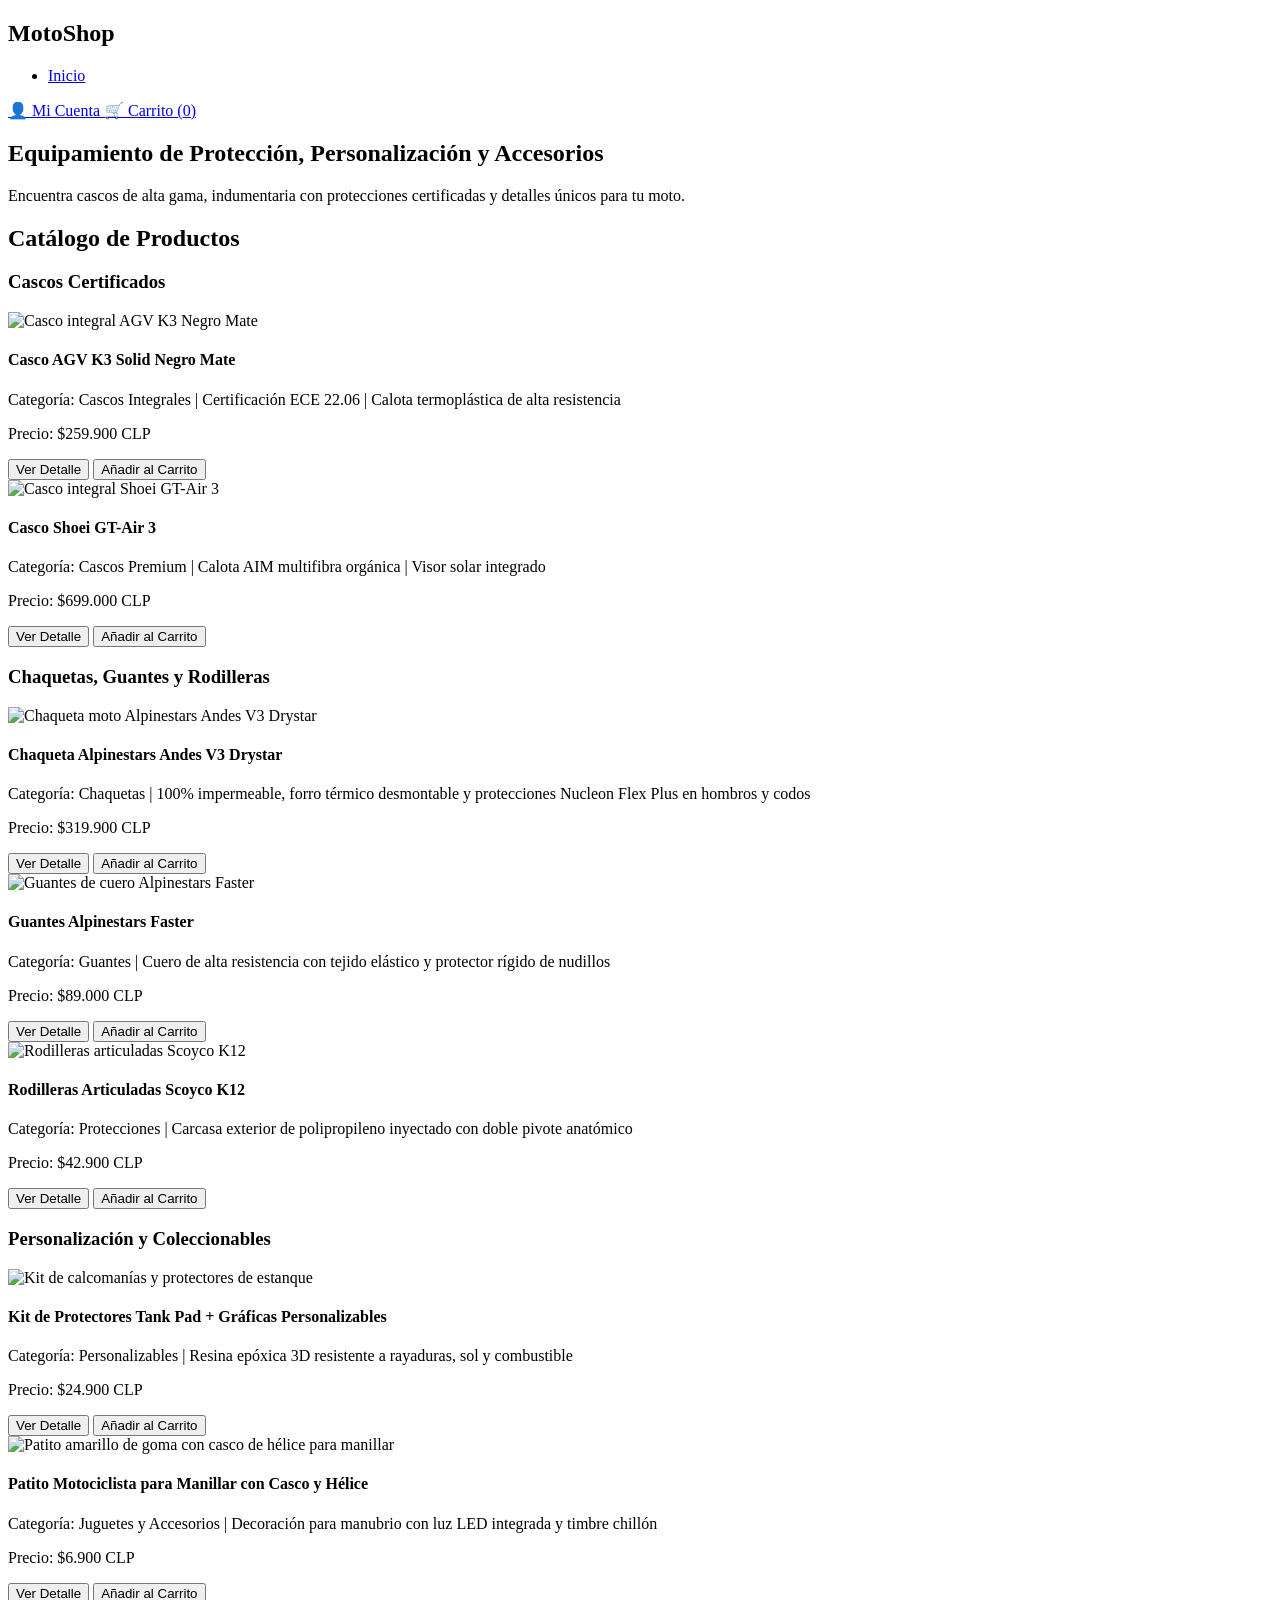
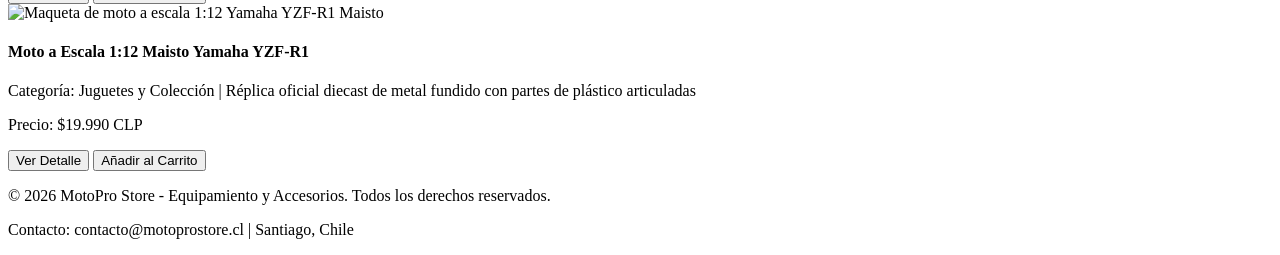
==== index.html @ cbd42c47 "feat: Boceto pagina principal (index)" ====
<!DOCTYPE html>
<html lang="es-CL">
<head>
    <meta charset="UTF-8">
    <meta name="viewport" content="width=device-width, initial-scale=1.0">
    <title>MotoShop - Accesorios y Equipamiento</title>
</head>
<body>

    <header>
        <nav>
            <h1>MotoShop</h1>
            
            <ul>
                <li><a href="index.html">Inicio</a></li>
            </ul>

            <div>
                <a href="login.html" title="Iniciar sesión o Registrarse">
                    <span>👤</span> Mi Cuenta
                </a>

                <a href="carrito.html" title="Ver Carrito de Compras">
                    <span>🛒</span> Carrito (<span id="contador-carrito">0</span>)
                </a>
            </div>
        </nav>
    </header>

    <main>
        <section>
            <h2>Equipamiento de Protección, Personalización y Accesorios</h2>
            <p>Encuentra cascos de alta gama, indumentaria con protecciones certificadas y detalles únicos para tu moto.</p>
        </section>

        <section id="catalogo">
            <h2>Catálogo de Productos</h2>

            <section>
                <h3>Cascos Certificados</h3>

                <article>
                    <img src="img/casco-agv-k3.jpg" alt="Casco integral AGV K3 Negro Mate">
                    <h4>Casco AGV K3 Solid Negro Mate</h4>
                    <p>Categoría: Cascos Integrales | Certificación ECE 22.06 | Calota termoplástica de alta resistencia</p>
                    <p>Precio: $259.900 CLP</p>
                    <button type="button">Ver Detalle</button>
                    <button type="button">Añadir al Carrito</button>
                </article>

                <article>
                    <img src="img/casco-shoei-gtair3.jpg" alt="Casco integral Shoei GT-Air 3">
                    <h4>Casco Shoei GT-Air 3</h4>
                    <p>Categoría: Cascos Premium | Calota AIM multifibra orgánica | Visor solar integrado</p>
                    <p>Precio: $699.000 CLP</p>
                    <button type="button">Ver Detalle</button>
                    <button type="button">Añadir al Carrito</button>
                </article>
            </section>

            <section>
                <h3>Chaquetas, Guantes y Rodilleras</h3>

                <article>
                    <img src="img/chaqueta-alpinestars-andes.jpg" alt="Chaqueta moto Alpinestars Andes V3 Drystar">
                    <h4>Chaqueta Alpinestars Andes V3 Drystar</h4>
                    <p>Categoría: Chaquetas | 100% impermeable, forro térmico desmontable y protecciones Nucleon Flex Plus en hombros y codos</p>
                    <p>Precio: $319.900 CLP</p>
                    <button type="button">Ver Detalle</button>
                    <button type="button">Añadir al Carrito</button>
                </article>

                <article>
                    <img src="img/guantes-alpinestars-faster.jpg" alt="Guantes de cuero Alpinestars Faster">
                    <h4>Guantes Alpinestars Faster</h4>
                    <p>Categoría: Guantes | Cuero de alta resistencia con tejido elástico y protector rígido de nudillos</p>
                    <p>Precio: $89.000 CLP</p>
                    <button type="button">Ver Detalle</button>
                    <button type="button">Añadir al Carrito</button>
                </article>

                <article>
                    <img src="img/rodilleras-scoyco-k12.jpg" alt="Rodilleras articuladas Scoyco K12">
                    <h4>Rodilleras Articuladas Scoyco K12</h4>
                    <p>Categoría: Protecciones | Carcasa exterior de polipropileno inyectado con doble pivote anatómico</p>
                    <p>Precio: $42.900 CLP</p>
                    <button type="button">Ver Detalle</button>
                    <button type="button">Añadir al Carrito</button>
                </article>
            </section>

            <section>
                <h3>Personalización y Coleccionables</h3>

                <article>
                    <img src="img/kit-adhesivos-moto.jpg" alt="Kit de calcomanías y protectores de estanque">
                    <h4>Kit de Protectores Tank Pad + Gráficas Personalizables</h4>
                    <p>Categoría: Personalizables | Resina epóxica 3D resistente a rayaduras, sol y combustible</p>
                    <p>Precio: $24.900 CLP</p>
                    <button type="button">Ver Detalle</button>
                    <button type="button">Añadir al Carrito</button>
                </article>

                <article>
                    <img src="img/pato-casco-manillar.jpg" alt="Patito amarillo de goma con casco de hélice para manillar">
                    <h4>Patito Motociclista para Manillar con Casco y Hélice</h4>
                    <p>Categoría: Juguetes y Accesorios | Decoración para manubrio con luz LED integrada y timbre chillón</p>
                    <p>Precio: $6.900 CLP</p>
                    <button type="button">Ver Detalle</button>
                    <button type="button">Añadir al Carrito</button>
                </article>

                <article>
                    <img src="img/maisto-yamaha-r1-escala.jpg" alt="Maqueta de moto a escala 1:12 Yamaha YZF-R1 Maisto">
                    <h4>Moto a Escala 1:12 Maisto Yamaha YZF-R1</h4>
                    <p>Categoría: Juguetes y Colección | Réplica oficial diecast de metal fundido con partes de plástico articuladas</p>
                    <p>Precio: $19.990 CLP</p>
                    <button type="button">Ver Detalle</button>
                    <button type="button">Añadir al Carrito</button>
                </article>
            </section>
        </section>
    </main>

    <footer id="contacto">
        <p>&copy; 2026 MotoPro Store - Equipamiento y Accesorios. Todos los derechos reservados.</p>
        <p>Contacto: contacto@motoprostore.cl | Santiago, Chile</p>
    </footer>

</body>
</html>
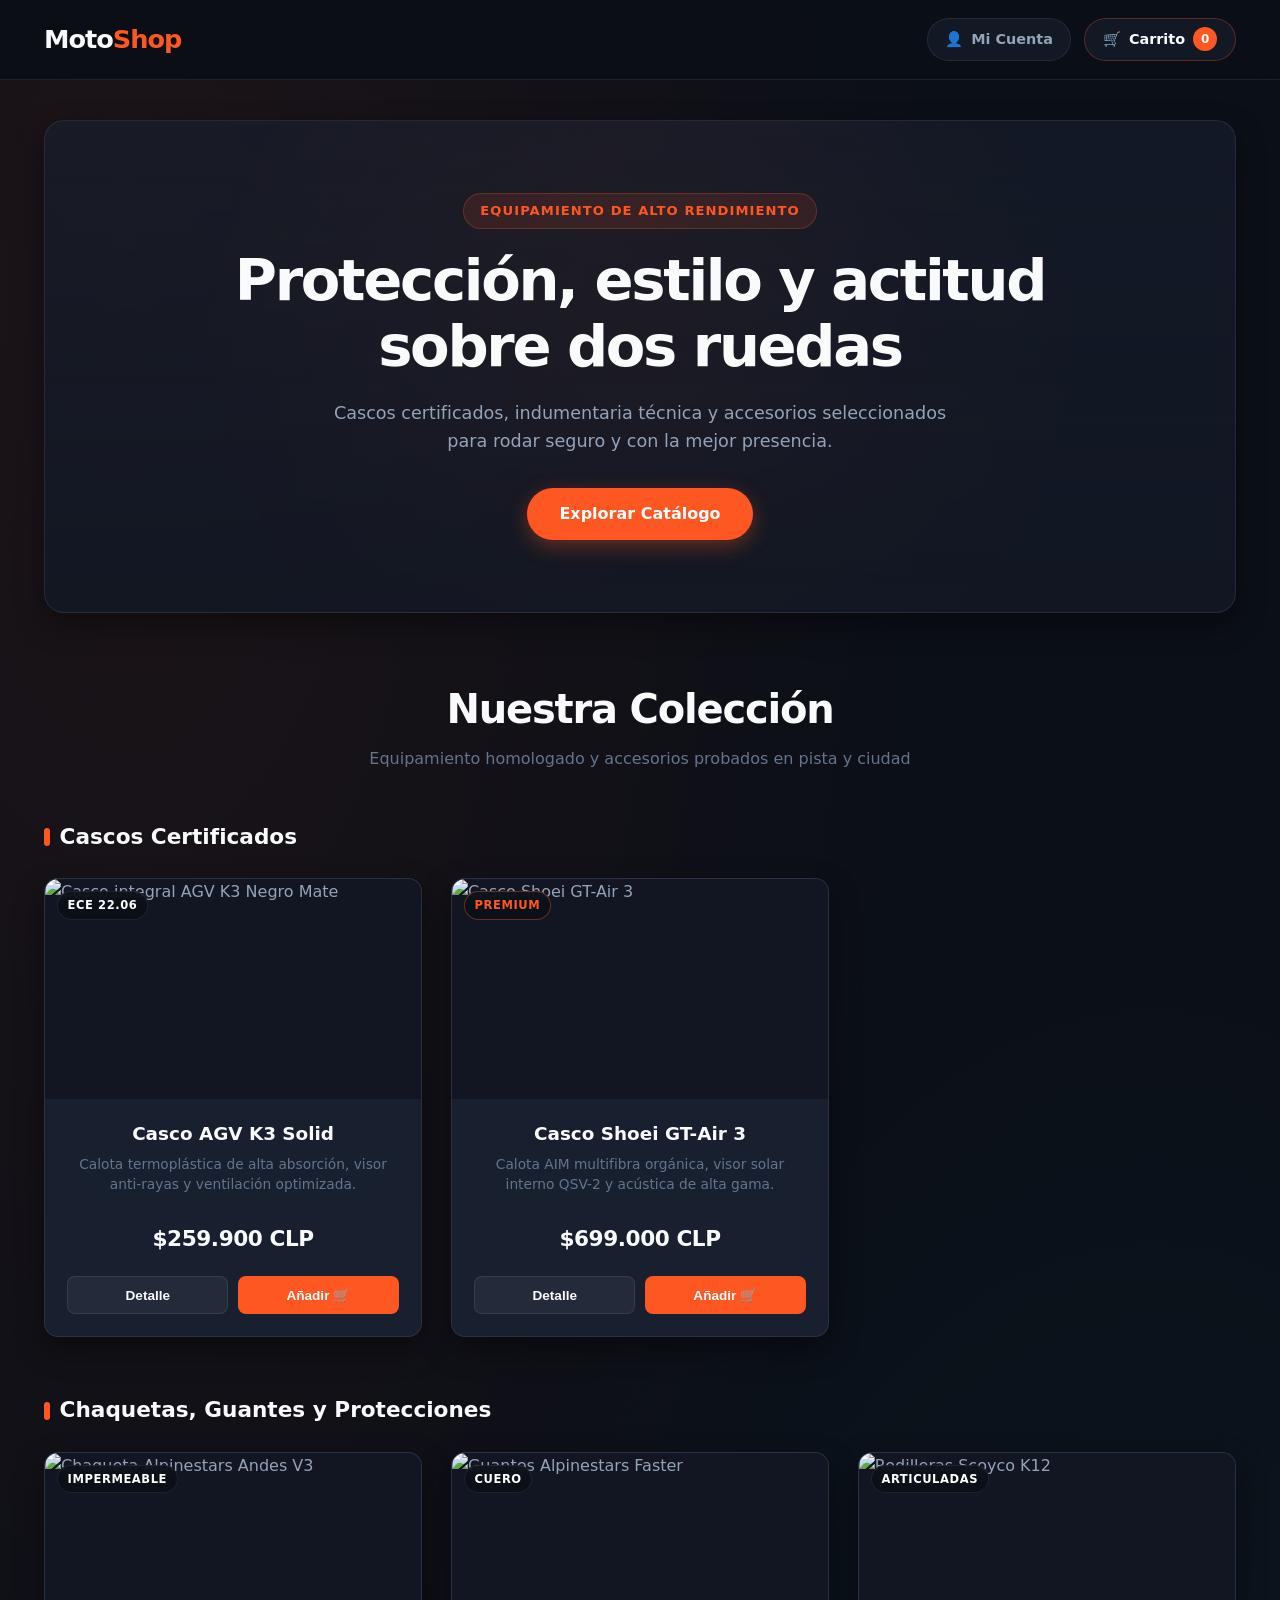
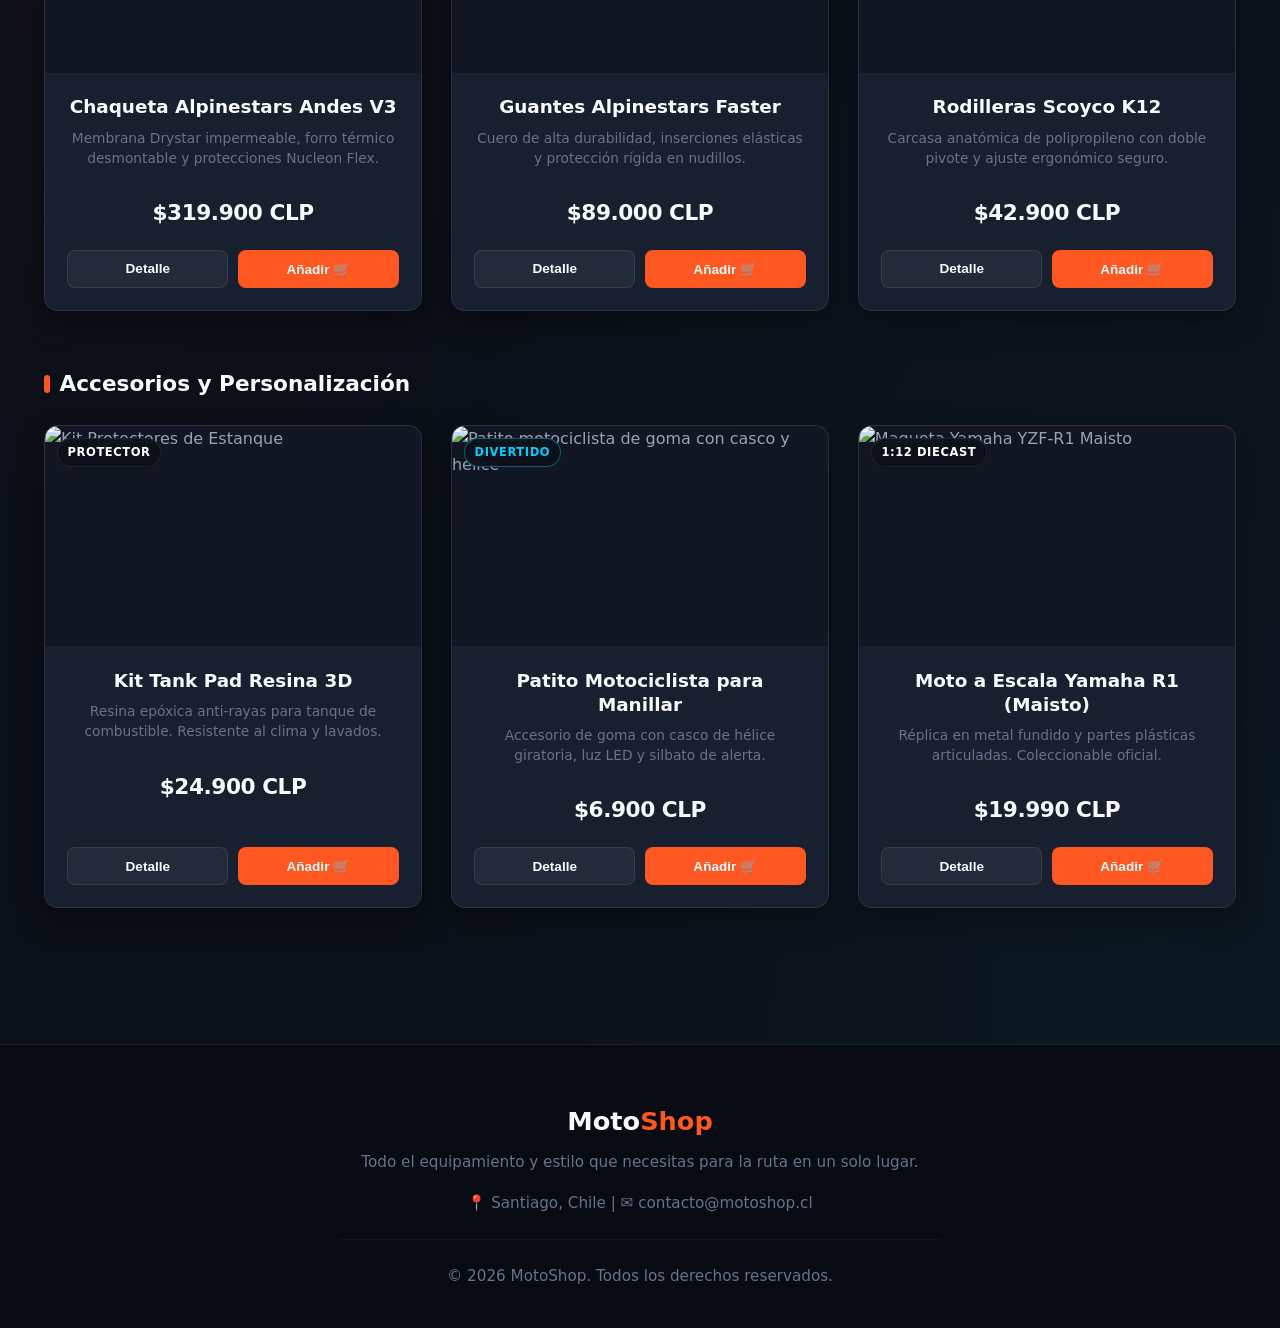
==== commit 89a925f1: "feat: Subiendo estilo CSS para pagina index" ====
--- a/index.html
+++ b/index.html
@@ -3,128 +3,200 @@
 <head>
     <meta charset="UTF-8">
     <meta name="viewport" content="width=device-width, initial-scale=1.0">
-    <title>MotoShop - Accesorios y Equipamiento</title>
+    <link rel="stylesheet" href="css/style.css">
+    <title>MotoShop - Equipamiento y Accesorios para Motos</title>
 </head>
-<body>
+<body id="top">
 
     <header>
         <nav>
-            <h1>MotoShop</h1>
-            
-            <ul>
-                <li><a href="index.html">Inicio</a></li>
-            </ul>
-
-            <div>
-                <a href="login.html" title="Iniciar sesión o Registrarse">
+            <a href="#top" class="brand">
+                Moto<span>Shop</span>
+            </a>
+
+            <div class="user-actions">
+                <a href="login.html" class="btn-user" title="Iniciar sesión o Registrarse">
                     <span>👤</span> Mi Cuenta
                 </a>
-
-                <a href="carrito.html" title="Ver Carrito de Compras">
-                    <span>🛒</span> Carrito (<span id="contador-carrito">0</span>)
+                <a href="carrito.html" class="btn-cart" title="Ver Carrito de Compras">
+                    <span>🛒</span> Carrito <span id="contador-carrito">0</span>
                 </a>
             </div>
         </nav>
     </header>
 
     <main>
-        <section>
-            <h2>Equipamiento de Protección, Personalización y Accesorios</h2>
-            <p>Encuentra cascos de alta gama, indumentaria con protecciones certificadas y detalles únicos para tu moto.</p>
+        <section class="hero">
+            <span class="hero-tag">Equipamiento de alto rendimiento</span>
+            <h2>Protección, estilo y actitud sobre dos ruedas</h2>
+            <p>Cascos certificados, indumentaria técnica y accesorios seleccionados para rodar seguro y con la mejor presencia.</p>
+            <a href="#catalogo" class="btn-hero">Explorar Catálogo</a>
         </section>
 
         <section id="catalogo">
-            <h2>Catálogo de Productos</h2>
-
-            <section>
+            <div class="section-title">
+                <h2>Nuestra Colección</h2>
+                <p>Equipamiento homologado y accesorios probados en pista y ciudad</p>
+            </div>
+
+            <section class="category-block">
                 <h3>Cascos Certificados</h3>
-
-                <article>
-                    <img src="img/casco-agv-k3.jpg" alt="Casco integral AGV K3 Negro Mate">
-                    <h4>Casco AGV K3 Solid Negro Mate</h4>
-                    <p>Categoría: Cascos Integrales | Certificación ECE 22.06 | Calota termoplástica de alta resistencia</p>
-                    <p>Precio: $259.900 CLP</p>
-                    <button type="button">Ver Detalle</button>
-                    <button type="button">Añadir al Carrito</button>
-                </article>
-
-                <article>
-                    <img src="img/casco-shoei-gtair3.jpg" alt="Casco integral Shoei GT-Air 3">
-                    <h4>Casco Shoei GT-Air 3</h4>
-                    <p>Categoría: Cascos Premium | Calota AIM multifibra orgánica | Visor solar integrado</p>
-                    <p>Precio: $699.000 CLP</p>
-                    <button type="button">Ver Detalle</button>
-                    <button type="button">Añadir al Carrito</button>
-                </article>
+                <div class="products-grid">
+                    
+                    <article class="product-card">
+                        <div class="img-wrapper">
+                            <span class="badge">ECE 22.06</span>
+                            <img src="img/casco-agv-k3.jpg" alt="Casco integral AGV K3 Negro Mate">
+                        </div>
+                        <div class="card-content">
+                            <h4>Casco AGV K3 Solid</h4>
+                            <p class="specs">Calota termoplástica de alta absorción, visor anti-rayas y ventilación optimizada.</p>
+                            <p class="price">$259.900 CLP</p>
+                            <div class="card-actions">
+                                <button type="button" class="btn-secondary">Detalle</button>
+                                <button type="button" class="btn-primary">Añadir 🛒</button>
+                            </div>
+                        </div>
+                    </article>
+
+                    <article class="product-card">
+                        <div class="img-wrapper">
+                            <span class="badge premium">Premium</span>
+                            <img src="img/casco-shoei-gtair3.jpg" alt="Casco Shoei GT-Air 3">
+                        </div>
+                        <div class="card-content">
+                            <h4>Casco Shoei GT-Air 3</h4>
+                            <p class="specs">Calota AIM multifibra orgánica, visor solar interno QSV-2 y acústica de alta gama.</p>
+                            <p class="price">$699.000 CLP</p>
+                            <div class="card-actions">
+                                <button type="button" class="btn-secondary">Detalle</button>
+                                <button type="button" class="btn-primary">Añadir 🛒</button>
+                            </div>
+                        </div>
+                    </article>
+
+                </div>
             </section>
 
-            <section>
-                <h3>Chaquetas, Guantes y Rodilleras</h3>
-
-                <article>
-                    <img src="img/chaqueta-alpinestars-andes.jpg" alt="Chaqueta moto Alpinestars Andes V3 Drystar">
-                    <h4>Chaqueta Alpinestars Andes V3 Drystar</h4>
-                    <p>Categoría: Chaquetas | 100% impermeable, forro térmico desmontable y protecciones Nucleon Flex Plus en hombros y codos</p>
-                    <p>Precio: $319.900 CLP</p>
-                    <button type="button">Ver Detalle</button>
-                    <button type="button">Añadir al Carrito</button>
-                </article>
-
-                <article>
-                    <img src="img/guantes-alpinestars-faster.jpg" alt="Guantes de cuero Alpinestars Faster">
-                    <h4>Guantes Alpinestars Faster</h4>
-                    <p>Categoría: Guantes | Cuero de alta resistencia con tejido elástico y protector rígido de nudillos</p>
-                    <p>Precio: $89.000 CLP</p>
-                    <button type="button">Ver Detalle</button>
-                    <button type="button">Añadir al Carrito</button>
-                </article>
-
-                <article>
-                    <img src="img/rodilleras-scoyco-k12.jpg" alt="Rodilleras articuladas Scoyco K12">
-                    <h4>Rodilleras Articuladas Scoyco K12</h4>
-                    <p>Categoría: Protecciones | Carcasa exterior de polipropileno inyectado con doble pivote anatómico</p>
-                    <p>Precio: $42.900 CLP</p>
-                    <button type="button">Ver Detalle</button>
-                    <button type="button">Añadir al Carrito</button>
-                </article>
+            <section class="category-block">
+                <h3>Chaquetas, Guantes y Protecciones</h3>
+                <div class="products-grid">
+                    
+                    <article class="product-card">
+                        <div class="img-wrapper">
+                            <span class="badge">Impermeable</span>
+                            <img src="img/chaqueta-alpinestars-andes.jpg" alt="Chaqueta Alpinestars Andes V3">
+                        </div>
+                        <div class="card-content">
+                            <h4>Chaqueta Alpinestars Andes V3</h4>
+                            <p class="specs">Membrana Drystar impermeable, forro térmico desmontable y protecciones Nucleon Flex.</p>
+                            <p class="price">$319.900 CLP</p>
+                            <div class="card-actions">
+                                <button type="button" class="btn-secondary">Detalle</button>
+                                <button type="button" class="btn-primary">Añadir 🛒</button>
+                            </div>
+                        </div>
+                    </article>
+
+                    <article class="product-card">
+                        <div class="img-wrapper">
+                            <span class="badge">Cuero</span>
+                            <img src="img/guantes-alpinestars-faster.jpg" alt="Guantes Alpinestars Faster">
+                        </div>
+                        <div class="card-content">
+                            <h4>Guantes Alpinestars Faster</h4>
+                            <p class="specs">Cuero de alta durabilidad, inserciones elásticas y protección rígida en nudillos.</p>
+                            <p class="price">$89.000 CLP</p>
+                            <div class="card-actions">
+                                <button type="button" class="btn-secondary">Detalle</button>
+                                <button type="button" class="btn-primary">Añadir 🛒</button>
+                            </div>
+                        </div>
+                    </article>
+
+                    <article class="product-card">
+                        <div class="img-wrapper">
+                            <span class="badge">Articuladas</span>
+                            <img src="img/rodilleras-scoyco-k12.jpg" alt="Rodilleras Scoyco K12">
+                        </div>
+                        <div class="card-content">
+                            <h4>Rodilleras Scoyco K12</h4>
+                            <p class="specs">Carcasa anatómica de polipropileno con doble pivote y ajuste ergonómico seguro.</p>
+                            <p class="price">$42.900 CLP</p>
+                            <div class="card-actions">
+                                <button type="button" class="btn-secondary">Detalle</button>
+                                <button type="button" class="btn-primary">Añadir 🛒</button>
+                            </div>
+                        </div>
+                    </article>
+
+                </div>
             </section>
 
-            <section>
-                <h3>Personalización y Coleccionables</h3>
-
-                <article>
-                    <img src="img/kit-adhesivos-moto.jpg" alt="Kit de calcomanías y protectores de estanque">
-                    <h4>Kit de Protectores Tank Pad + Gráficas Personalizables</h4>
-                    <p>Categoría: Personalizables | Resina epóxica 3D resistente a rayaduras, sol y combustible</p>
-                    <p>Precio: $24.900 CLP</p>
-                    <button type="button">Ver Detalle</button>
-                    <button type="button">Añadir al Carrito</button>
-                </article>
-
-                <article>
-                    <img src="img/pato-casco-manillar.jpg" alt="Patito amarillo de goma con casco de hélice para manillar">
-                    <h4>Patito Motociclista para Manillar con Casco y Hélice</h4>
-                    <p>Categoría: Juguetes y Accesorios | Decoración para manubrio con luz LED integrada y timbre chillón</p>
-                    <p>Precio: $6.900 CLP</p>
-                    <button type="button">Ver Detalle</button>
-                    <button type="button">Añadir al Carrito</button>
-                </article>
-
-                <article>
-                    <img src="img/maisto-yamaha-r1-escala.jpg" alt="Maqueta de moto a escala 1:12 Yamaha YZF-R1 Maisto">
-                    <h4>Moto a Escala 1:12 Maisto Yamaha YZF-R1</h4>
-                    <p>Categoría: Juguetes y Colección | Réplica oficial diecast de metal fundido con partes de plástico articuladas</p>
-                    <p>Precio: $19.990 CLP</p>
-                    <button type="button">Ver Detalle</button>
-                    <button type="button">Añadir al Carrito</button>
-                </article>
+            <section class="category-block">
+                <h3>Accesorios y Personalización</h3>
+                <div class="products-grid">
+                    
+                    <article class="product-card">
+                        <div class="img-wrapper">
+                            <span class="badge">Protector</span>
+                            <img src="img/kit-adhesivos-moto.jpg" alt="Kit Protectores de Estanque">
+                        </div>
+                        <div class="card-content">
+                            <h4>Kit Tank Pad Resina 3D</h4>
+                            <p class="specs">Resina epóxica anti-rayas para tanque de combustible. Resistente al clima y lavados.</p>
+                            <p class="price">$24.900 CLP</p>
+                            <div class="card-actions">
+                                <button type="button" class="btn-secondary">Detalle</button>
+                                <button type="button" class="btn-primary">Añadir 🛒</button>
+                            </div>
+                        </div>
+                    </article>
+
+                    <article class="product-card">
+                        <div class="img-wrapper">
+                            <span class="badge fun">Divertido</span>
+                            <img src="img/pato-casco-manillar.jpg" alt="Patito motociclista de goma con casco y hélice">
+                        </div>
+                        <div class="card-content">
+                            <h4>Patito Motociclista para Manillar</h4>
+                            <p class="specs">Accesorio de goma con casco de hélice giratoria, luz LED y silbato de alerta.</p>
+                            <p class="price">$6.900 CLP</p>
+                            <div class="card-actions">
+                                <button type="button" class="btn-secondary">Detalle</button>
+                                <button type="button" class="btn-primary">Añadir 🛒</button>
+                            </div>
+                        </div>
+                    </article>
+
+                    <article class="product-card">
+                        <div class="img-wrapper">
+                            <span class="badge">1:12 Diecast</span>
+                            <img src="img/maisto-yamaha-r1-escala.jpg" alt="Maqueta Yamaha YZF-R1 Maisto">
+                        </div>
+                        <div class="card-content">
+                            <h4>Moto a Escala Yamaha R1 (Maisto)</h4>
+                            <p class="specs">Réplica en metal fundido y partes plásticas articuladas. Coleccionable oficial.</p>
+                            <p class="price">$19.990 CLP</p>
+                            <div class="card-actions">
+                                <button type="button" class="btn-secondary">Detalle</button>
+                                <button type="button" class="btn-primary">Añadir 🛒</button>
+                            </div>
+                        </div>
+                    </article>
+
+                </div>
             </section>
         </section>
     </main>
 
     <footer id="contacto">
-        <p>&copy; 2026 MotoPro Store - Equipamiento y Accesorios. Todos los derechos reservados.</p>
-        <p>Contacto: contacto@motoprostore.cl | Santiago, Chile</p>
+        <div class="footer-content">
+            <h3>Moto<span>Shop</span></h3>
+            <p>Todo el equipamiento y estilo que necesitas para la ruta en un solo lugar.</p>
+            <p class="contact-info">📍 Santiago, Chile | ✉️ contacto@motoshop.cl</p>
+            <p class="copyright">&copy; 2026 MotoShop. Todos los derechos reservados.</p>
+        </div>
     </footer>
 
 </body>
--- a/css/style.css
+++ b/css/style.css
@@ -0,0 +1,441 @@
+:root {
+    --bg-main: #0b0f17;
+    --bg-surface: #121824;
+    --bg-card: #182030;
+    --bg-card-hover: #1d283d;
+    
+    --primary: #ff5722;
+    --primary-glow: rgba(255, 87, 34, 0.35);
+    --secondary: #00d2ff;
+    
+    --text-title: #f8fafc;
+    --text-body: #94a3b8;
+    --text-muted: #64748b;
+    
+    --border: rgba(255, 255, 255, 0.08);
+    --border-hover: rgba(255, 87, 34, 0.4);
+    --radius-sm: 8px;
+    --radius-md: 14px;
+    --radius-lg: 20px;
+    --shadow-card: 0 12px 30px rgba(0, 0, 0, 0.4);
+}
+
+* {
+    box-sizing: border-box;
+    margin: 0;
+    padding: 0;
+}
+
+html {
+    scroll-behavior: smooth;
+}
+
+body {
+    font-family: system-ui, -apple-system, BlinkMacSystemFont, "Segoe UI", Roboto, sans-serif;
+    background-color: var(--bg-main);
+    background-image: 
+        radial-gradient(at 10% 10%, rgba(255, 87, 34, 0.07) 0px, transparent 50%),
+        radial-gradient(at 90% 90%, rgba(0, 210, 255, 0.05) 0px, transparent 50%);
+    color: var(--text-body);
+    line-height: 1.6;
+}
+
+img {
+    max-width: 100%;
+    display: block;
+}
+
+a {
+    color: inherit;
+    text-decoration: none;
+    transition: all 0.2s ease;
+}
+
+header {
+    position: sticky;
+    top: 0;
+    z-index: 100;
+    background: rgba(11, 15, 23, 0.85);
+    backdrop-filter: blur(14px);
+    -webkit-backdrop-filter: blur(14px);
+    border-bottom: 1px solid var(--border);
+}
+
+nav {
+    max-width: 1240px;
+    margin: 0 auto;
+    padding: 1.1rem 1.5rem;
+    display: flex;
+    align-items: center;
+    justify-content: space-between;
+    gap: 1.5rem;
+}
+
+.brand {
+    font-size: 1.6rem;
+    font-weight: 900;
+    color: var(--text-title);
+    letter-spacing: -0.04em;
+    cursor: pointer;
+}
+
+.brand span {
+    color: var(--primary);
+}
+
+.brand:hover {
+    opacity: 0.9;
+}
+
+.user-actions {
+    display: flex;
+    align-items: center;
+    gap: 0.8rem;
+}
+
+.btn-user, .btn-cart {
+    display: inline-flex;
+    align-items: center;
+    gap: 0.5rem;
+    padding: 0.55rem 1.1rem;
+    font-size: 0.9rem;
+    font-weight: 600;
+    border-radius: 999px;
+    border: 1px solid var(--border);
+    background: var(--bg-surface);
+}
+
+.btn-user:hover {
+    background: rgba(255, 255, 255, 0.08);
+    color: var(--text-title);
+}
+
+.btn-cart {
+    border-color: rgba(255, 87, 34, 0.3);
+    color: var(--text-title);
+}
+
+.btn-cart:hover {
+    background: var(--primary);
+    box-shadow: 0 4px 15px var(--primary-glow);
+    border-color: var(--primary);
+}
+
+#contador-carrito {
+    background: var(--primary);
+    color: #fff;
+    font-size: 0.75rem;
+    font-weight: 800;
+    padding: 0.15rem 0.5rem;
+    border-radius: 999px;
+}
+
+.btn-cart:hover #contador-carrito {
+    background: #fff;
+    color: var(--primary);
+}
+
+main {
+    max-width: 1240px;
+    margin: 0 auto;
+    padding: 2.5rem 1.5rem 5rem;
+}
+
+.hero {
+    text-align: center;
+    padding: 4.5rem 1.5rem;
+    background: 
+        linear-gradient(180deg, rgba(24, 32, 48, 0.6) 0%, rgba(18, 24, 36, 0.9) 100%),
+        radial-gradient(circle at center, rgba(255, 87, 34, 0.15) 0%, transparent 70%);
+    border: 1px solid var(--border);
+    border-radius: var(--radius-lg);
+    box-shadow: var(--shadow-card);
+    margin-bottom: 4rem;
+}
+
+.hero-tag {
+    display: inline-block;
+    background: rgba(255, 87, 34, 0.12);
+    color: var(--primary);
+    font-size: 0.82rem;
+    font-weight: 700;
+    letter-spacing: 0.08em;
+    text-transform: uppercase;
+    padding: 0.4rem 1rem;
+    border-radius: 999px;
+    border: 1px solid rgba(255, 87, 34, 0.25);
+    margin-bottom: 1.2rem;
+}
+
+.hero h2 {
+    font-size: clamp(2.2rem, 5vw, 3.6rem);
+    color: var(--text-title);
+    font-weight: 900;
+    letter-spacing: -0.04em;
+    line-height: 1.15;
+    max-width: 820px;
+    margin: 0 auto 1.2rem;
+}
+
+.hero p {
+    font-size: 1.1rem;
+    max-width: 650px;
+    margin: 0 auto 2rem;
+    color: var(--text-body);
+}
+
+.btn-hero {
+    display: inline-block;
+    background: var(--primary);
+    color: #fff;
+    font-weight: 700;
+    padding: 0.85rem 2rem;
+    border-radius: 999px;
+    box-shadow: 0 6px 20px var(--primary-glow);
+}
+
+.btn-hero:hover {
+    transform: translateY(-2px);
+    box-shadow: 0 10px 25px rgba(255, 87, 34, 0.5);
+}
+
+.section-title {
+    text-align: center;
+    margin-bottom: 3rem;
+}
+
+.section-title h2 {
+    font-size: clamp(1.8rem, 3.5vw, 2.5rem);
+    color: var(--text-title);
+    font-weight: 800;
+    letter-spacing: -0.03em;
+}
+
+.section-title p {
+    color: var(--text-muted);
+    font-size: 1rem;
+    margin-top: 0.3rem;
+}
+
+.category-block {
+    margin-bottom: 3.5rem;
+}
+
+.category-block h3 {
+    font-size: 1.35rem;
+    color: var(--text-title);
+    margin-bottom: 1.5rem;
+    display: flex;
+    align-items: center;
+    gap: 0.6rem;
+}
+
+.category-block h3::before {
+    content: "";
+    display: inline-block;
+    width: 6px;
+    height: 18px;
+    background: var(--primary);
+    border-radius: 4px;
+}
+
+.products-grid {
+    display: grid;
+    grid-template-columns: repeat(auto-fill, minmax(280px, 1fr));
+    gap: 1.8rem;
+    justify-content: center;
+}
+
+.product-card {
+    background: var(--bg-card);
+    border: 1px solid var(--border);
+    border-radius: var(--radius-md);
+    overflow: hidden;
+    display: flex;
+    flex-direction: column;
+    box-shadow: var(--shadow-card);
+    transition: transform 0.25s ease, border-color 0.25s ease, box-shadow 0.25s ease;
+}
+
+.product-card:hover {
+    transform: translateY(-6px);
+    border-color: var(--border-hover);
+    box-shadow: 0 18px 40px rgba(0, 0, 0, 0.5), 0 0 20px rgba(255, 87, 34, 0.12);
+    background: var(--bg-card-hover);
+}
+
+.img-wrapper {
+    position: relative;
+    width: 100%;
+    height: 220px;
+    background: #111622;
+    overflow: hidden;
+}
+
+.img-wrapper img {
+    width: 100%;
+    height: 100%;
+    object-fit: cover;
+    transition: transform 0.35s ease;
+}
+
+.product-card:hover .img-wrapper img {
+    transform: scale(1.05);
+}
+
+.badge {
+    position: absolute;
+    top: 12px;
+    left: 12px;
+    background: rgba(11, 15, 23, 0.85);
+    border: 1px solid var(--border);
+    backdrop-filter: blur(6px);
+    color: #fff;
+    font-size: 0.72rem;
+    font-weight: 700;
+    padding: 0.25rem 0.6rem;
+    border-radius: 999px;
+    text-transform: uppercase;
+    letter-spacing: 0.05em;
+}
+
+.badge.premium {
+    border-color: rgba(255, 87, 34, 0.4);
+    color: var(--primary);
+}
+
+.badge.fun {
+    border-color: rgba(0, 210, 255, 0.4);
+    color: var(--secondary);
+}
+
+.card-content {
+    padding: 1.4rem;
+    display: flex;
+    flex-direction: column;
+    text-align: center;
+    flex-grow: 1;
+}
+
+.card-content h4 {
+    font-size: 1.15rem;
+    color: var(--text-title);
+    font-weight: 700;
+    margin-bottom: 0.6rem;
+    line-height: 1.3;
+}
+
+.card-content .specs {
+    font-size: 0.86rem;
+    color: var(--text-muted);
+    line-height: 1.45;
+    margin-bottom: 1.2rem;
+    min-height: 48px;
+}
+
+.card-content .price {
+    font-size: 1.35rem;
+    font-weight: 800;
+    color: var(--text-title);
+    margin-bottom: 1.2rem;
+    letter-spacing: -0.02em;
+}
+
+.card-actions {
+    display: grid;
+    grid-template-columns: 1fr 1fr;
+    gap: 0.6rem;
+    margin-top: auto;
+}
+
+.card-actions button {
+    border: none;
+    padding: 0.65rem 0.5rem;
+    border-radius: var(--radius-sm);
+    font-size: 0.85rem;
+    font-weight: 700;
+    cursor: pointer;
+    transition: all 0.2s ease;
+}
+
+.btn-secondary {
+    background: rgba(255, 255, 255, 0.05);
+    color: var(--text-title);
+    border: 1px solid var(--border) !important;
+}
+
+.btn-secondary:hover {
+    background: rgba(255, 255, 255, 0.12);
+}
+
+.btn-primary {
+    background: var(--primary);
+    color: #fff;
+}
+
+.btn-primary:hover {
+    background: #ff6e40;
+    box-shadow: 0 4px 15px var(--primary-glow);
+}
+
+footer {
+    border-top: 1px solid var(--border);
+    background: #080b11;
+    padding: 3.5rem 1.5rem 2.5rem;
+    text-align: center;
+}
+
+.footer-content {
+    max-width: 600px;
+    margin: 0 auto;
+}
+
+.footer-content h3 {
+    font-size: 1.6rem;
+    color: var(--text-title);
+    font-weight: 900;
+    margin-bottom: 0.5rem;
+}
+
+.footer-content h3 span {
+    color: var(--primary);
+}
+
+.footer-content p {
+    font-size: 0.95rem;
+    color: var(--text-muted);
+}
+
+.contact-info {
+    margin: 1rem 0;
+    font-size: 0.9rem;
+    color: var(--text-body);
+}
+
+.copyright {
+    font-size: 0.8rem;
+    color: var(--text-muted);
+    border-top: 1px solid rgba(255, 255, 255, 0.04);
+    padding-top: 1.5rem;
+    margin-top: 1.5rem;
+}
+
+@media (max-width: 540px) {
+    nav {
+        flex-direction: column;
+        gap: 0.9rem;
+    }
+
+    .products-grid {
+        grid-template-columns: 1fr;
+    }
+
+    .card-actions {
+        grid-template-columns: 1fr;
+    }
+
+    .user-actions {
+        width: 100%;
+        justify-content: center;
+    }
+}
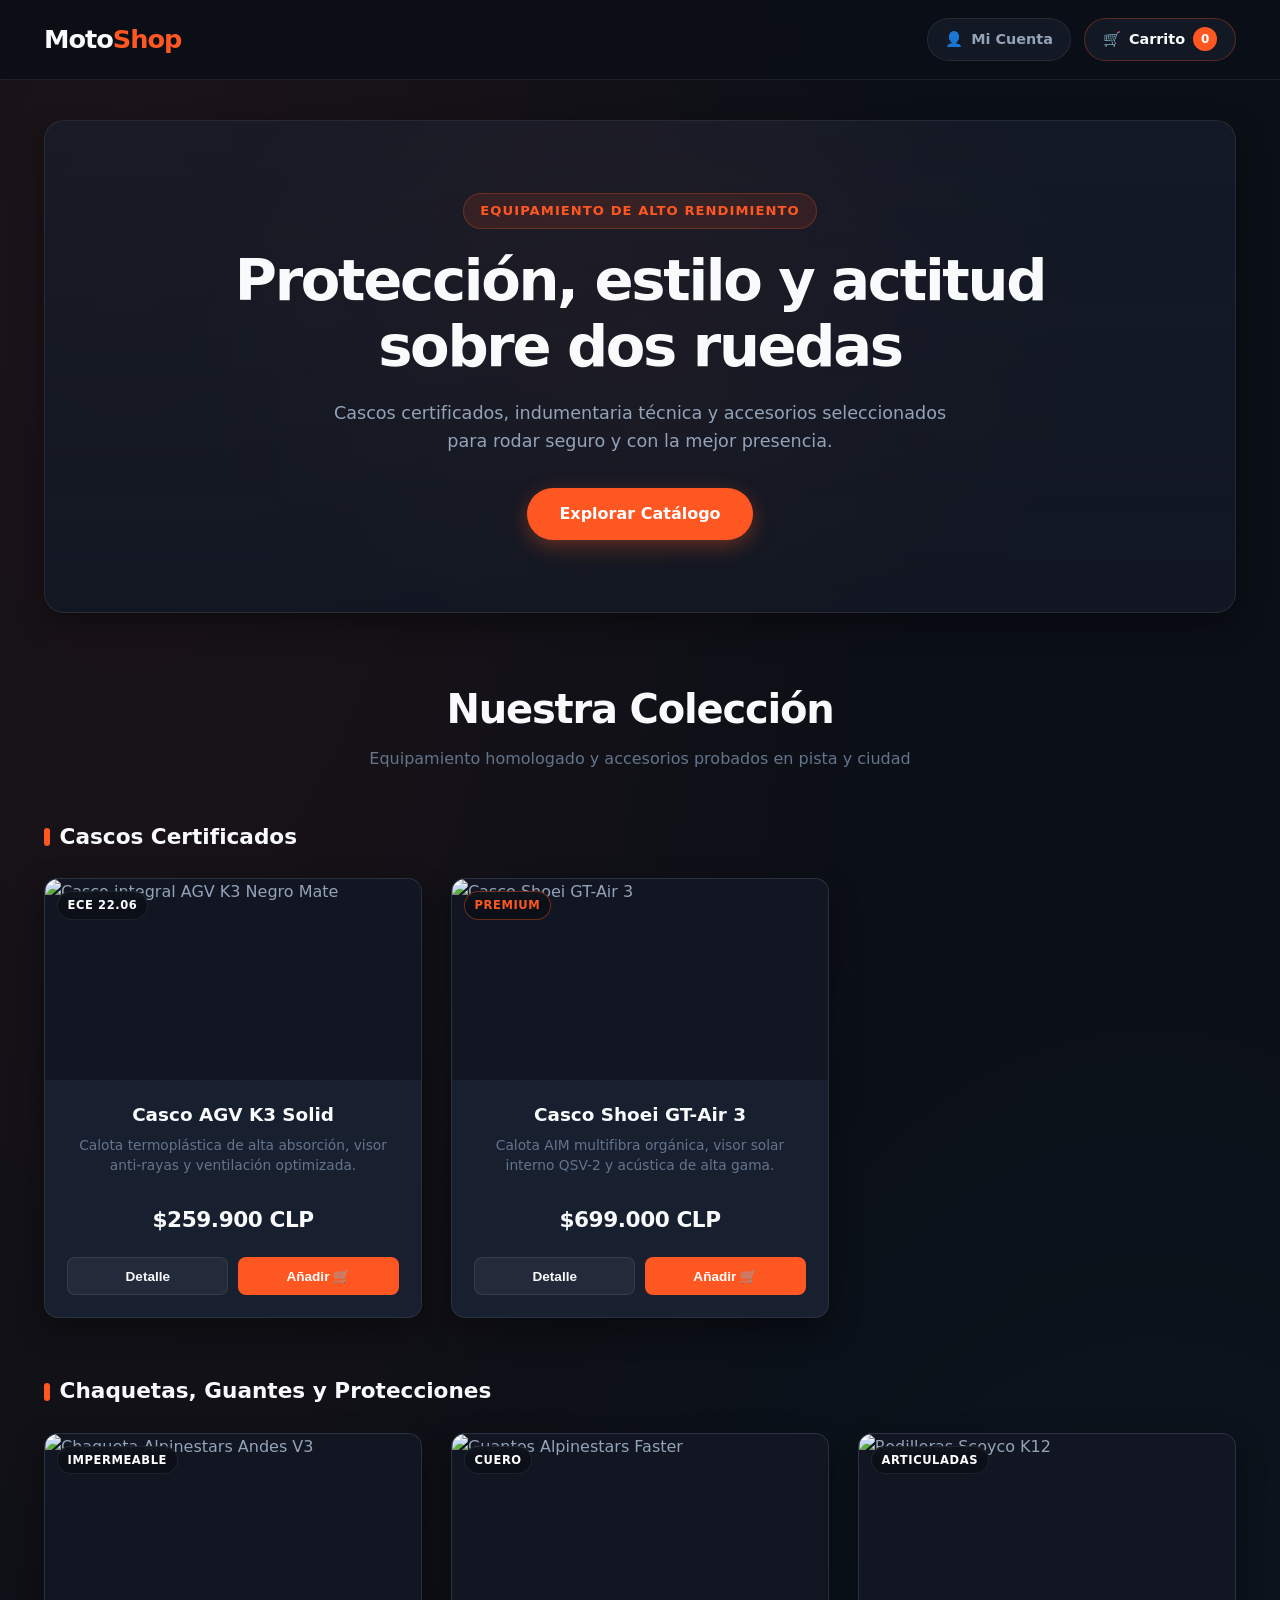
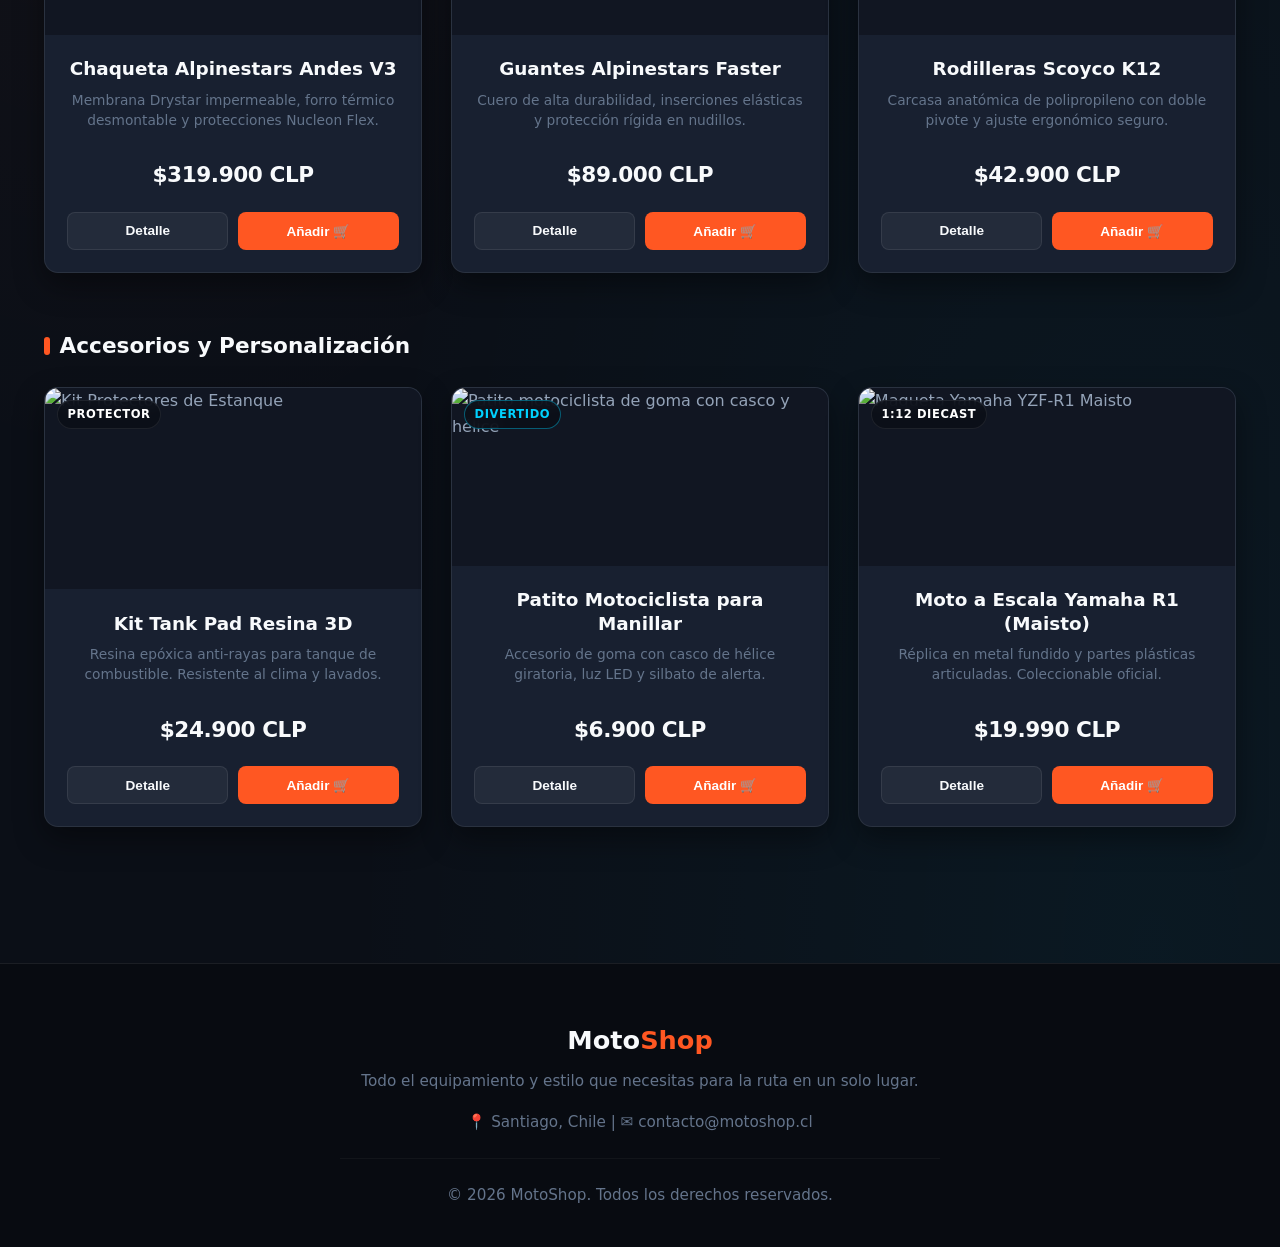
==== commit 24df6bb3: "feat: Interfaz y animacion de cartas con JS" ====
--- a/index.html
+++ b/index.html
@@ -4,6 +4,7 @@
     <meta charset="UTF-8">
     <meta name="viewport" content="width=device-width, initial-scale=1.0">
     <link rel="stylesheet" href="css/style.css">
+    <script defer src="js/main.js"></script>
     <title>MotoShop - Equipamiento y Accesorios para Motos</title>
 </head>
 <body id="top">
--- a/css/style.css
+++ b/css/style.css
@@ -246,22 +246,105 @@
     justify-content: center;
 }
 
+/* Contenedor 3D de la tarjeta */
 .product-card {
+    perspective: 1200px;
+    background: transparent;
+    border: none;
+    border-radius: var(--radius-md);
+    min-height: 440px;
+}
+
+.product-card-inner {
+    position: relative;
+    width: 100%;
+    height: 100%;
+    transform-style: preserve-3d;
+    transition: transform 0.7s cubic-bezier(0.4, 0.2, 0.2, 1);
+}
+
+.product-card.is-flipped .product-card-inner {
+    transform: rotateY(180deg);
+}
+
+.product-card-face {
+    position: absolute;
+    inset: 0;
+    width: 100%;
+    height: 100%;
+    backface-visibility: hidden;
+    -webkit-backface-visibility: hidden;
+    border-radius: var(--radius-md);
+    border: 1px solid var(--border);
+    box-shadow: var(--shadow-card);
+}
+
+/* Cara Frontal */
+.product-card-front {
     background: var(--bg-card);
+    display: flex;
+    flex-direction: column;
+    overflow: hidden;
+    transition: border-color 0.25s ease;
+}
+
+.product-card:hover .product-card-front {
+    border-color: var(--border-hover);
+}
+
+/* Cara Trasera */
+.product-card-back {
+    transform: rotateY(180deg);
+    background: linear-gradient(145deg, #182030, #0e1420);
+    border-color: var(--border-hover);
+    padding: 1.8rem 1.4rem;
+    display: flex;
+    flex-direction: column;
+    justify-content: center;
+    align-items: center;
+    text-align: center;
+}
+
+.detail-panel {
+    display: flex;
+    flex-direction: column;
+    align-items: center;
+    gap: 1.1rem;
+}
+
+.detail-panel h5 {
+    font-size: 1.25rem;
+    color: var(--text-title);
+    font-weight: 800;
+}
+
+.detail-panel p {
+    font-size: 0.92rem;
+    color: var(--text-body);
+    line-height: 1.55;
+}
+
+.detail-panel .detail-price {
+    font-size: 1.3rem;
+    font-weight: 800;
+    color: var(--primary);
+}
+
+.detail-panel .btn-close {
+    background: rgba(255, 255, 255, 0.08);
+    color: var(--text-title);
     border: 1px solid var(--border);
-    border-radius: var(--radius-md);
-    overflow: hidden;
-    display: flex;
-    flex-direction: column;
-    box-shadow: var(--shadow-card);
-    transition: transform 0.25s ease, border-color 0.25s ease, box-shadow 0.25s ease;
-}
-
-.product-card:hover {
-    transform: translateY(-6px);
-    border-color: var(--border-hover);
-    box-shadow: 0 18px 40px rgba(0, 0, 0, 0.5), 0 0 20px rgba(255, 87, 34, 0.12);
-    background: var(--bg-card-hover);
+    border-radius: 999px;
+    padding: 0.6rem 1.4rem;
+    font-weight: 700;
+    cursor: pointer;
+    transition: 0.2s ease;
+}
+
+.detail-panel .btn-close:hover {
+    background: var(--primary);
+    border-color: var(--primary);
+    box-shadow: 0 4px 15px var(--primary-glow);
 }
 
 .img-wrapper {
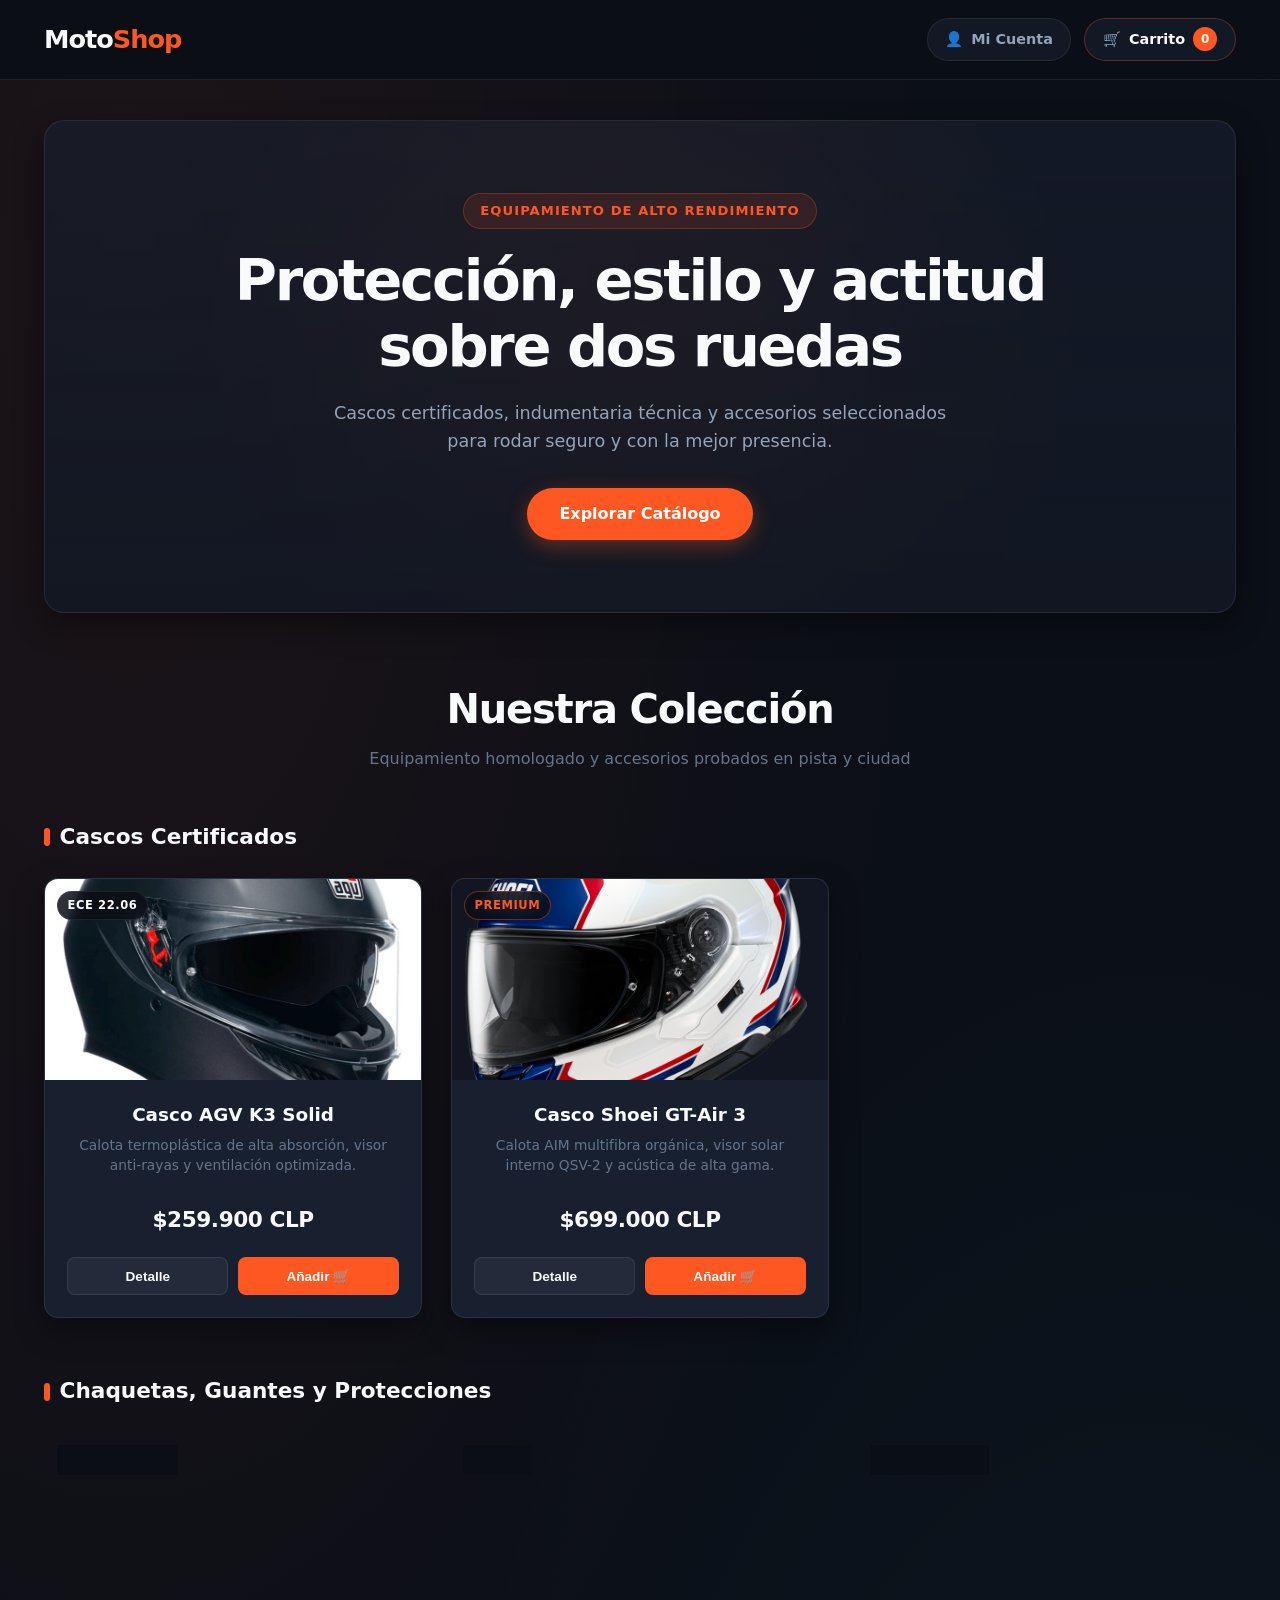
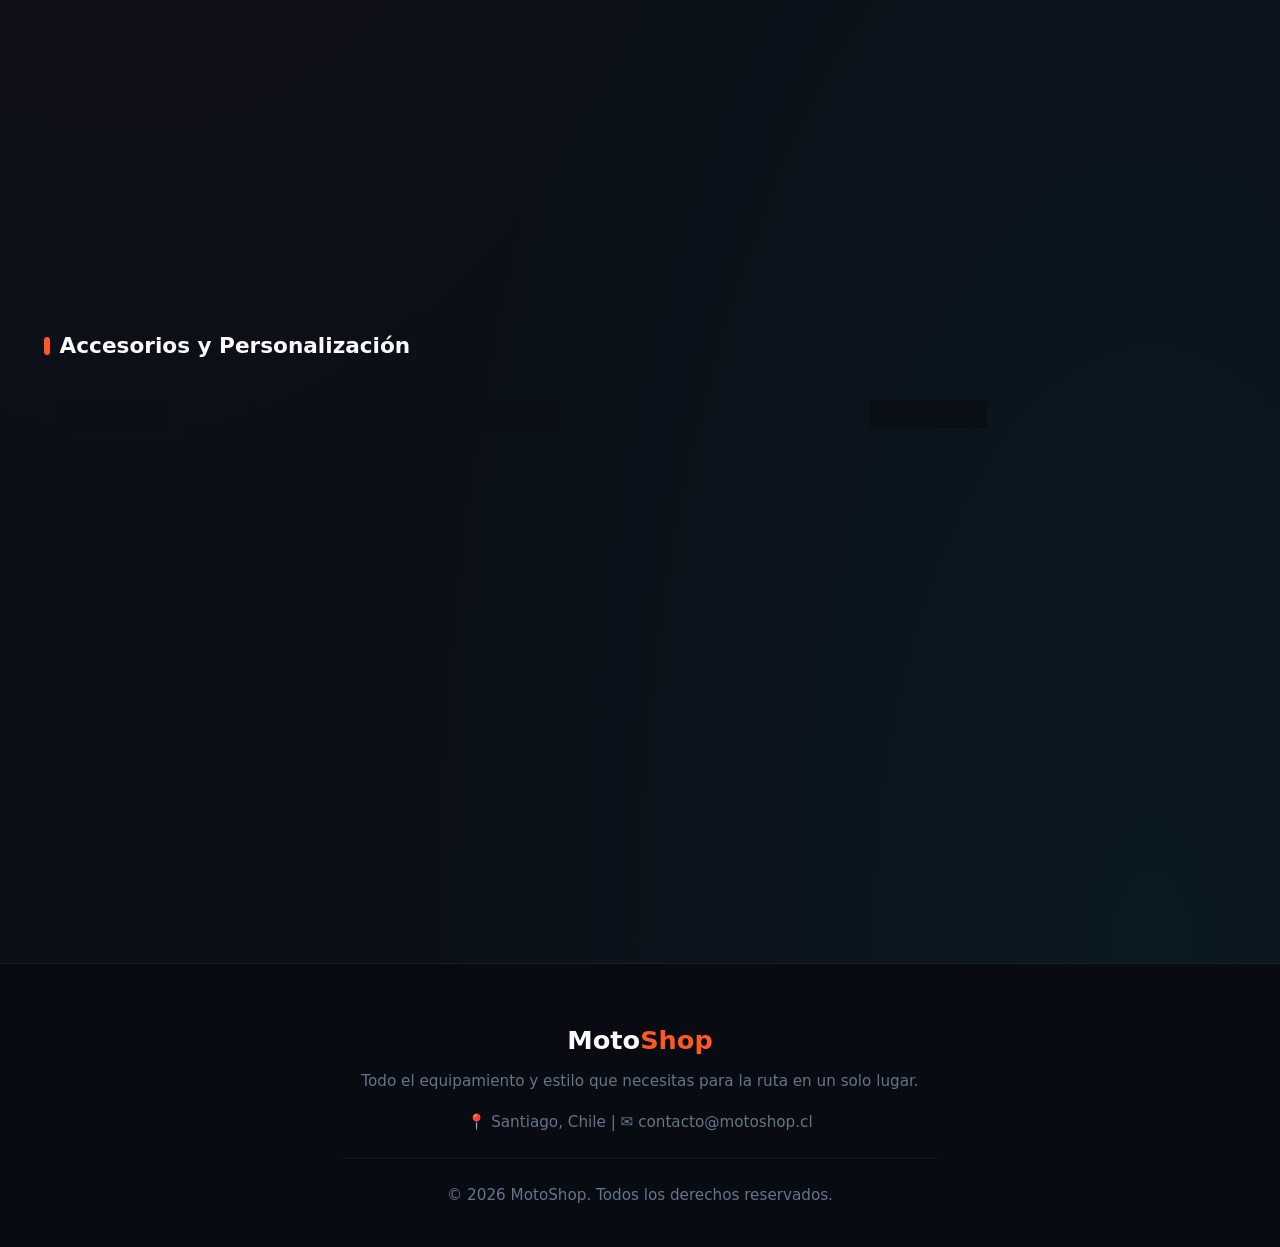
==== commit fa384e8d: "Subiendo imagenes a las card" ====
--- a/index.html
+++ b/index.html
@@ -4,7 +4,7 @@
     <meta charset="UTF-8">
     <meta name="viewport" content="width=device-width, initial-scale=1.0">
     <link rel="stylesheet" href="css/style.css">
-    <script defer src="js/main.js"></script>
+    <script src="js/main.js" defer></script>
     <title>MotoShop - Equipamiento y Accesorios para Motos</title>
 </head>
 <body id="top">
@@ -47,7 +47,7 @@
                     <article class="product-card">
                         <div class="img-wrapper">
                             <span class="badge">ECE 22.06</span>
-                            <img src="img/casco-agv-k3.jpg" alt="Casco integral AGV K3 Negro Mate">
+                            <img src="img/Casco AGV K3 Solid.png" alt="Casco integral AGV K3 Negro Mate">
                         </div>
                         <div class="card-content">
                             <h4>Casco AGV K3 Solid</h4>
@@ -63,7 +63,7 @@
                     <article class="product-card">
                         <div class="img-wrapper">
                             <span class="badge premium">Premium</span>
-                            <img src="img/casco-shoei-gtair3.jpg" alt="Casco Shoei GT-Air 3">
+                            <img src="img/Casco Shoei GT-Air 3.png" alt="Casco Shoei GT-Air 3">
                         </div>
                         <div class="card-content">
                             <h4>Casco Shoei GT-Air 3</h4>
@@ -86,7 +86,7 @@
                     <article class="product-card">
                         <div class="img-wrapper">
                             <span class="badge">Impermeable</span>
-                            <img src="img/chaqueta-alpinestars-andes.jpg" alt="Chaqueta Alpinestars Andes V3">
+                            <img src="img/Chaqueta Alpinestar Andes V3.jpg" alt="Chaqueta Alpinestars Andes V3">
                         </div>
                         <div class="card-content">
                             <h4>Chaqueta Alpinestars Andes V3</h4>
@@ -102,7 +102,7 @@
                     <article class="product-card">
                         <div class="img-wrapper">
                             <span class="badge">Cuero</span>
-                            <img src="img/guantes-alpinestars-faster.jpg" alt="Guantes Alpinestars Faster">
+                            <img src="img/Guantes Alpinestars Faster.jpg" alt="Guantes Alpinestars Faster">
                         </div>
                         <div class="card-content">
                             <h4>Guantes Alpinestars Faster</h4>
@@ -118,7 +118,7 @@
                     <article class="product-card">
                         <div class="img-wrapper">
                             <span class="badge">Articuladas</span>
-                            <img src="img/rodilleras-scoyco-k12.jpg" alt="Rodilleras Scoyco K12">
+                            <img src="img/Rodilleras Scoyco K12.png" alt="Rodilleras Scoyco K12">
                         </div>
                         <div class="card-content">
                             <h4>Rodilleras Scoyco K12</h4>
@@ -141,7 +141,7 @@
                     <article class="product-card">
                         <div class="img-wrapper">
                             <span class="badge">Protector</span>
-                            <img src="img/kit-adhesivos-moto.jpg" alt="Kit Protectores de Estanque">
+                            <img src="img/Kit Tank Pad Resina 3D.png" alt="Kit Protectores de Estanque">
                         </div>
                         <div class="card-content">
                             <h4>Kit Tank Pad Resina 3D</h4>
@@ -157,7 +157,7 @@
                     <article class="product-card">
                         <div class="img-wrapper">
                             <span class="badge fun">Divertido</span>
-                            <img src="img/pato-casco-manillar.jpg" alt="Patito motociclista de goma con casco y hélice">
+                            <img src="img/Patito Motociclista para Manillar.png" alt="Patito motociclista de goma con casco y hélice">
                         </div>
                         <div class="card-content">
                             <h4>Patito Motociclista para Manillar</h4>
@@ -173,7 +173,7 @@
                     <article class="product-card">
                         <div class="img-wrapper">
                             <span class="badge">1:12 Diecast</span>
-                            <img src="img/maisto-yamaha-r1-escala.jpg" alt="Maqueta Yamaha YZF-R1 Maisto">
+                            <img src="img/Moto a Escala Yamaha R1 (Maisto).png" alt="Maqueta Yamaha YZF-R1 Maisto">
                         </div>
                         <div class="card-content">
                             <h4>Moto a Escala Yamaha R1 (Maisto)</h4>
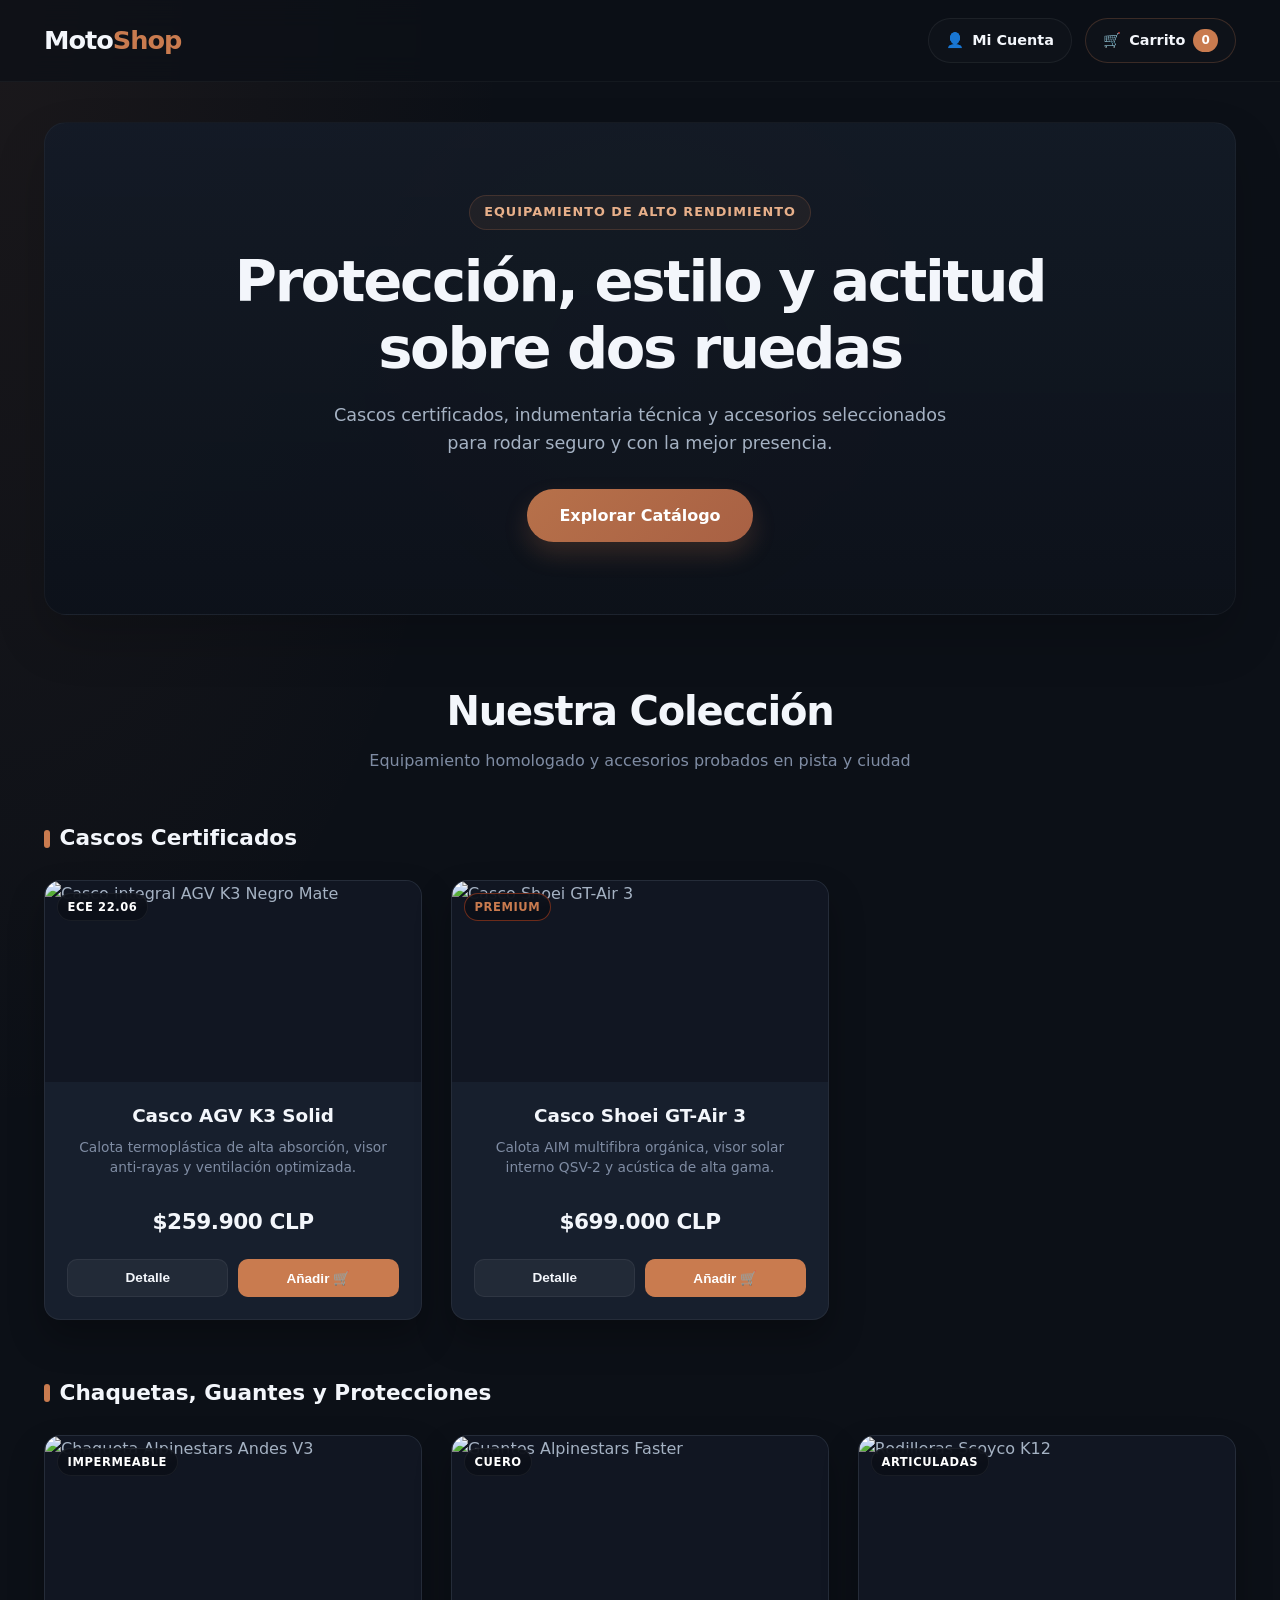
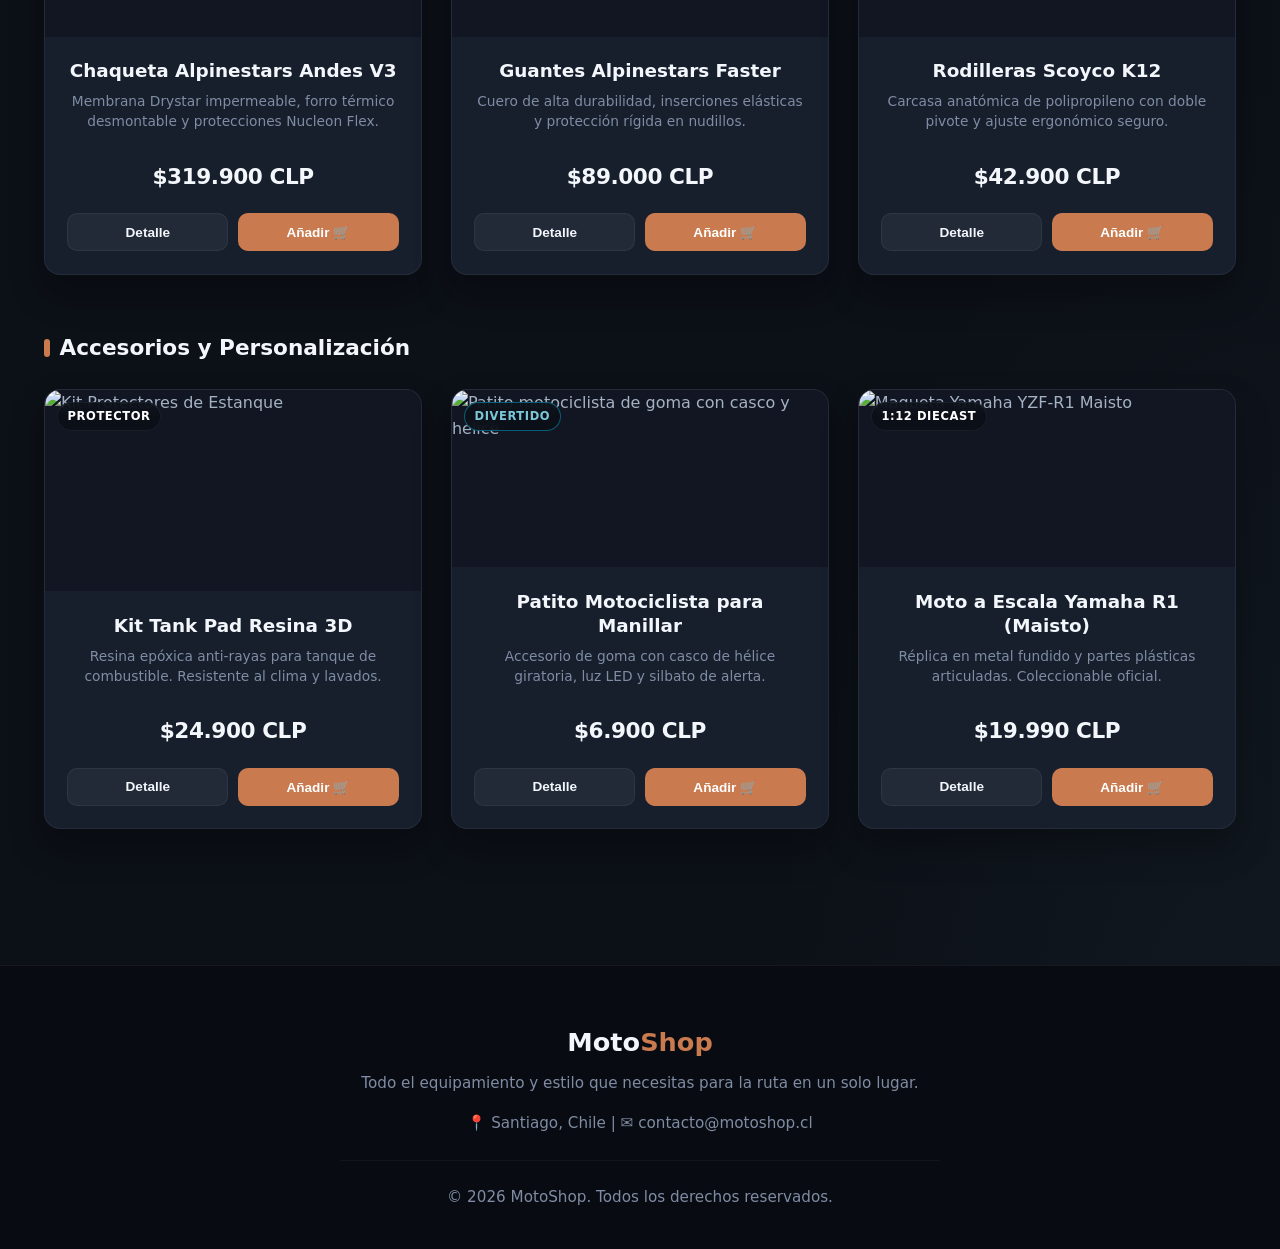
==== commit 9a0c9d93: "feat: creando pagina de usuario inicio/registro" ====
--- a/index.html
+++ b/index.html
@@ -16,7 +16,7 @@
             </a>
 
             <div class="user-actions">
-                <a href="login.html" class="btn-user" title="Iniciar sesión o Registrarse">
+                <a href="cuenta.html" class="btn-user" title="Iniciar sesión o Registrarse">
                     <span>👤</span> Mi Cuenta
                 </a>
                 <a href="carrito.html" class="btn-cart" title="Ver Carrito de Compras">
@@ -47,7 +47,7 @@
                     <article class="product-card">
                         <div class="img-wrapper">
                             <span class="badge">ECE 22.06</span>
-                            <img src="img/Casco AGV K3 Solid.png" alt="Casco integral AGV K3 Negro Mate">
+                            <img src="img/casco-agv-k3.jpg" alt="Casco integral AGV K3 Negro Mate">
                         </div>
                         <div class="card-content">
                             <h4>Casco AGV K3 Solid</h4>
@@ -63,7 +63,7 @@
                     <article class="product-card">
                         <div class="img-wrapper">
                             <span class="badge premium">Premium</span>
-                            <img src="img/Casco Shoei GT-Air 3.png" alt="Casco Shoei GT-Air 3">
+                            <img src="img/casco-shoei-gtair3.jpg" alt="Casco Shoei GT-Air 3">
                         </div>
                         <div class="card-content">
                             <h4>Casco Shoei GT-Air 3</h4>
@@ -86,7 +86,7 @@
                     <article class="product-card">
                         <div class="img-wrapper">
                             <span class="badge">Impermeable</span>
-                            <img src="img/Chaqueta Alpinestar Andes V3.jpg" alt="Chaqueta Alpinestars Andes V3">
+                            <img src="img/chaqueta-alpinestars-andes.jpg" alt="Chaqueta Alpinestars Andes V3">
                         </div>
                         <div class="card-content">
                             <h4>Chaqueta Alpinestars Andes V3</h4>
@@ -102,7 +102,7 @@
                     <article class="product-card">
                         <div class="img-wrapper">
                             <span class="badge">Cuero</span>
-                            <img src="img/Guantes Alpinestars Faster.jpg" alt="Guantes Alpinestars Faster">
+                            <img src="img/guantes-alpinestars-faster.jpg" alt="Guantes Alpinestars Faster">
                         </div>
                         <div class="card-content">
                             <h4>Guantes Alpinestars Faster</h4>
@@ -118,7 +118,7 @@
                     <article class="product-card">
                         <div class="img-wrapper">
                             <span class="badge">Articuladas</span>
-                            <img src="img/Rodilleras Scoyco K12.png" alt="Rodilleras Scoyco K12">
+                            <img src="img/rodilleras-scoyco-k12.jpg" alt="Rodilleras Scoyco K12">
                         </div>
                         <div class="card-content">
                             <h4>Rodilleras Scoyco K12</h4>
@@ -141,7 +141,7 @@
                     <article class="product-card">
                         <div class="img-wrapper">
                             <span class="badge">Protector</span>
-                            <img src="img/Kit Tank Pad Resina 3D.png" alt="Kit Protectores de Estanque">
+                            <img src="img/kit-adhesivos-moto.jpg" alt="Kit Protectores de Estanque">
                         </div>
                         <div class="card-content">
                             <h4>Kit Tank Pad Resina 3D</h4>
@@ -157,7 +157,7 @@
                     <article class="product-card">
                         <div class="img-wrapper">
                             <span class="badge fun">Divertido</span>
-                            <img src="img/Patito Motociclista para Manillar.png" alt="Patito motociclista de goma con casco y hélice">
+                            <img src="img/pato-casco-manillar.jpg" alt="Patito motociclista de goma con casco y hélice">
                         </div>
                         <div class="card-content">
                             <h4>Patito Motociclista para Manillar</h4>
@@ -173,7 +173,7 @@
                     <article class="product-card">
                         <div class="img-wrapper">
                             <span class="badge">1:12 Diecast</span>
-                            <img src="img/Moto a Escala Yamaha R1 (Maisto).png" alt="Maqueta Yamaha YZF-R1 Maisto">
+                            <img src="img/maisto-yamaha-r1-escala.jpg" alt="Maqueta Yamaha YZF-R1 Maisto">
                         </div>
                         <div class="card-content">
                             <h4>Moto a Escala Yamaha R1 (Maisto)</h4>
--- a/css/style.css
+++ b/css/style.css
@@ -1,23 +1,23 @@
 :root {
-    --bg-main: #0b0f17;
-    --bg-surface: #121824;
-    --bg-card: #182030;
-    --bg-card-hover: #1d283d;
-    
-    --primary: #ff5722;
-    --primary-glow: rgba(255, 87, 34, 0.35);
-    --secondary: #00d2ff;
-    
-    --text-title: #f8fafc;
-    --text-body: #94a3b8;
-    --text-muted: #64748b;
-    
-    --border: rgba(255, 255, 255, 0.08);
-    --border-hover: rgba(255, 87, 34, 0.4);
-    --radius-sm: 8px;
-    --radius-md: 14px;
-    --radius-lg: 20px;
-    --shadow-card: 0 12px 30px rgba(0, 0, 0, 0.4);
+    --bg-main: #0c1017;
+    --bg-surface: #141b27;
+    --bg-card: #171f2d;
+    --bg-card-hover: #1c2738;
+
+    --primary: #c97b4f;
+    --primary-glow: rgba(201, 123, 79, 0.24);
+    --secondary: #7cc7d8;
+
+    --text-title: #f3f6fb;
+    --text-body: #a5b2c3;
+    --text-muted: #7f8ca3;
+
+    --border: rgba(255, 255, 255, 0.06);
+    --border-hover: rgba(201, 123, 79, 0.38);
+    --radius-sm: 10px;
+    --radius-md: 16px;
+    --radius-lg: 22px;
+    --shadow-card: 0 18px 35px rgba(0, 0, 0, 0.28);
 }
 
 * {
@@ -33,9 +33,9 @@
 body {
     font-family: system-ui, -apple-system, BlinkMacSystemFont, "Segoe UI", Roboto, sans-serif;
     background-color: var(--bg-main);
-    background-image: 
-        radial-gradient(at 10% 10%, rgba(255, 87, 34, 0.07) 0px, transparent 50%),
-        radial-gradient(at 90% 90%, rgba(0, 210, 255, 0.05) 0px, transparent 50%);
+    background-image:
+        radial-gradient(at top left, rgba(201, 123, 79, 0.08), transparent 28%),
+        radial-gradient(at bottom right, rgba(124, 199, 216, 0.05), transparent 30%);
     color: var(--text-body);
     line-height: 1.6;
 }
@@ -55,10 +55,10 @@
     position: sticky;
     top: 0;
     z-index: 100;
-    background: rgba(11, 15, 23, 0.85);
+    background: rgba(12, 16, 23, 0.72);
     backdrop-filter: blur(14px);
     -webkit-backdrop-filter: blur(14px);
-    border-bottom: 1px solid var(--border);
+    border-bottom: 1px solid rgba(255, 255, 255, 0.04);
 }
 
 nav {
@@ -97,28 +97,84 @@
     display: inline-flex;
     align-items: center;
     gap: 0.5rem;
-    padding: 0.55rem 1.1rem;
+    padding: 0.62rem 1.08rem;
     font-size: 0.9rem;
     font-weight: 600;
     border-radius: 999px;
-    border: 1px solid var(--border);
-    background: var(--bg-surface);
+    border: 1px solid rgba(255, 255, 255, 0.06);
+    background: rgba(255, 255, 255, 0.015);
+    color: var(--text-title);
 }
 
 .btn-user:hover {
-    background: rgba(255, 255, 255, 0.08);
-    color: var(--text-title);
+    background: rgba(255, 255, 255, 0.04);
+    border-color: rgba(255, 255, 255, 0.12);
+    color: var(--text-title);
+}
+
+.btn-user.is-logged {
+    background: rgba(201, 123, 79, 0.1);
+    border-color: rgba(201, 123, 79, 0.25);
+    color: var(--text-title);
+}
+
+.user-menu-wrap {
+    position: relative;
+    display: inline-flex;
+    align-items: center;
+}
+
+.user-menu-panel {
+    position: absolute;
+    top: calc(100% + 10px);
+    right: 0;
+    min-width: 180px;
+    background: rgba(17, 22, 30, 0.96);
+    border: 1px solid rgba(255, 255, 255, 0.06);
+    border-radius: 14px;
+    padding: 0.5rem;
+    box-shadow: 0 18px 30px rgba(0, 0, 0, 0.28);
+    display: none;
+    flex-direction: column;
+    gap: 0.35rem;
+    z-index: 30;
+}
+
+.user-menu-wrap.open .user-menu-panel {
+    display: flex;
+}
+
+.menu-item {
+    background: rgba(255, 255, 255, 0.02);
+    border: 1px solid transparent;
+    border-radius: 10px;
+    color: var(--text-title);
+    padding: 0.7rem 0.8rem;
+    text-align: left;
+    font-size: 0.88rem;
+    font-weight: 600;
+    cursor: pointer;
+    transition: all 0.2s ease;
+}
+
+.menu-item:hover {
+    background: rgba(255, 255, 255, 0.04);
+    border-color: rgba(255, 255, 255, 0.08);
+}
+
+.logout-option {
+    color: #e5b5a0;
 }
 
 .btn-cart {
-    border-color: rgba(255, 87, 34, 0.3);
+    border-color: rgba(201, 123, 79, 0.24);
     color: var(--text-title);
 }
 
 .btn-cart:hover {
-    background: var(--primary);
-    box-shadow: 0 4px 15px var(--primary-glow);
-    border-color: var(--primary);
+    background: linear-gradient(135deg, rgba(201, 123, 79, 0.18), rgba(201, 123, 79, 0.06));
+    box-shadow: 0 10px 20px rgba(0, 0, 0, 0.18);
+    border-color: rgba(201, 123, 79, 0.3);
 }
 
 #contador-carrito {
@@ -144,26 +200,26 @@
 .hero {
     text-align: center;
     padding: 4.5rem 1.5rem;
-    background: 
-        linear-gradient(180deg, rgba(24, 32, 48, 0.6) 0%, rgba(18, 24, 36, 0.9) 100%),
-        radial-gradient(circle at center, rgba(255, 87, 34, 0.15) 0%, transparent 70%);
-    border: 1px solid var(--border);
+    background:
+        linear-gradient(180deg, rgba(20, 27, 39, 0.92) 0%, rgba(13, 18, 26, 0.96) 100%),
+        radial-gradient(circle at center, rgba(201, 123, 79, 0.12) 0%, transparent 62%);
+    border: 1px solid rgba(255, 255, 255, 0.04);
     border-radius: var(--radius-lg);
-    box-shadow: var(--shadow-card);
+    box-shadow: 0 24px 50px rgba(0, 0, 0, 0.18);
     margin-bottom: 4rem;
 }
 
 .hero-tag {
     display: inline-block;
-    background: rgba(255, 87, 34, 0.12);
-    color: var(--primary);
-    font-size: 0.82rem;
+    background: rgba(201, 123, 79, 0.08);
+    color: #e8b08a;
+    font-size: 0.8rem;
     font-weight: 700;
     letter-spacing: 0.08em;
     text-transform: uppercase;
-    padding: 0.4rem 1rem;
+    padding: 0.4rem 0.9rem;
     border-radius: 999px;
-    border: 1px solid rgba(255, 87, 34, 0.25);
+    border: 1px solid rgba(201, 123, 79, 0.2);
     margin-bottom: 1.2rem;
 }
 
@@ -186,17 +242,17 @@
 
 .btn-hero {
     display: inline-block;
-    background: var(--primary);
+    background: linear-gradient(135deg, rgba(201, 123, 79, 0.9), rgba(185, 105, 72, 0.9));
     color: #fff;
     font-weight: 700;
     padding: 0.85rem 2rem;
     border-radius: 999px;
-    box-shadow: 0 6px 20px var(--primary-glow);
+    box-shadow: 0 12px 24px rgba(201, 123, 79, 0.2);
 }
 
 .btn-hero:hover {
     transform: translateY(-2px);
-    box-shadow: 0 10px 25px rgba(255, 87, 34, 0.5);
+    box-shadow: 0 14px 28px rgba(201, 123, 79, 0.25);
 }
 
 .section-title {
@@ -503,6 +559,298 @@
     margin-top: 1.5rem;
 }
 
+.account-page {
+    background:
+        radial-gradient(circle at top left, rgba(255, 87, 34, 0.08), transparent 25%),
+        radial-gradient(circle at bottom right, rgba(0, 210, 255, 0.08), transparent 25%),
+        var(--bg-main);
+}
+
+.auth-page {
+    max-width: 1200px;
+    margin: 0 auto;
+    padding: 4rem 1.5rem;
+}
+
+.auth-shell {
+    display: grid;
+    grid-template-columns: 1.1fr 1fr;
+    background: rgba(18, 24, 36, 0.9);
+    border: 1px solid var(--border);
+    border-radius: 28px;
+    overflow: hidden;
+    box-shadow: 0 20px 40px rgba(0, 0, 0, 0.35);
+}
+
+.auth-visual {
+    background:
+        linear-gradient(135deg, rgba(255, 87, 34, 0.18), rgba(17, 24, 36, 0.92)),
+        url('https://images.unsplash.com/photo-1558980664-10e7170b5df9?auto=format&fit=crop&w=1200&q=80') center/cover no-repeat;
+    padding: 3rem 2rem;
+    display: flex;
+    flex-direction: column;
+    justify-content: center;
+}
+
+.eyebrow {
+    display: inline-flex;
+    align-self: flex-start;
+    margin-bottom: 1rem;
+    padding: 0.45rem 0.9rem;
+    border-radius: 999px;
+    background: rgba(255, 255, 255, 0.08);
+    border: 1px solid rgba(255, 255, 255, 0.08);
+    color: var(--secondary);
+    font-size: 0.75rem;
+    font-weight: 800;
+    letter-spacing: 0.08em;
+    text-transform: uppercase;
+}
+
+.auth-visual h1 {
+    font-size: clamp(2rem, 4vw, 3rem);
+    color: var(--text-title);
+    line-height: 1.1;
+    letter-spacing: -0.05em;
+    margin-bottom: 1rem;
+}
+
+.auth-visual p {
+    color: rgba(255, 255, 255, 0.8);
+    font-size: 1rem;
+    max-width: 500px;
+}
+
+.auth-benefits {
+    list-style: none;
+    margin-top: 1.5rem;
+    display: grid;
+    gap: 0.8rem;
+}
+
+.auth-benefits li {
+    color: var(--text-title);
+    display: flex;
+    align-items: center;
+    gap: 0.7rem;
+}
+
+.auth-benefits li::before {
+    content: "✓";
+    width: 24px;
+    height: 24px;
+    display: inline-flex;
+    align-items: center;
+    justify-content: center;
+    border-radius: 50%;
+    background: rgba(0, 210, 255, 0.14);
+    color: var(--secondary);
+    font-weight: 900;
+}
+
+.auth-card {
+    padding: 2rem;
+    background: rgba(11, 15, 23, 0.85);
+    display: flex;
+    flex-direction: column;
+    justify-content: center;
+}
+
+.auth-tabs {
+    display: grid;
+    grid-template-columns: 1fr 1fr;
+    gap: 0.75rem;
+    margin-bottom: 1.6rem;
+}
+
+.tab-button {
+    padding: 0.85rem 1rem;
+    border: 1px solid var(--border);
+    border-radius: 12px;
+    background: rgba(255, 255, 255, 0.03);
+    color: var(--text-body);
+    font-size: 0.95rem;
+    font-weight: 700;
+    cursor: pointer;
+    transition: all 0.2s ease;
+}
+
+.tab-button.active {
+    background: var(--primary);
+    border-color: var(--primary);
+    color: #fff;
+    box-shadow: 0 8px 18px var(--primary-glow);
+}
+
+.auth-form {
+    display: none;
+    animation: formFade 0.35s ease;
+}
+
+.auth-form.active {
+    display: block;
+}
+
+@keyframes formFade {
+    from {
+        opacity: 0;
+        transform: translateY(8px);
+    }
+    to {
+        opacity: 1;
+        transform: translateY(0);
+    }
+}
+
+.form-group {
+    margin-bottom: 1rem;
+}
+
+.label,
+label {
+    display: block;
+    margin-bottom: 0.5rem;
+    color: var(--text-title);
+    font-size: 0.9rem;
+    font-weight: 700;
+}
+
+input {
+    width: 100%;
+    border: 1px solid var(--border);
+    background: rgba(255, 255, 255, 0.04);
+    color: var(--text-title);
+    border-radius: 12px;
+    padding: 0.9rem 1rem;
+    font-size: 0.95rem;
+    outline: none;
+    transition: border-color 0.2s ease, box-shadow 0.2s ease;
+}
+
+input:focus {
+    border-color: rgba(255, 87, 34, 0.7);
+    box-shadow: 0 0 0 3px rgba(255, 87, 34, 0.12);
+}
+
+.input-row {
+    display: grid;
+    grid-template-columns: repeat(2, minmax(0, 1fr));
+    gap: 1rem;
+}
+
+.form-row-inline {
+    display: flex;
+    justify-content: space-between;
+    align-items: center;
+    margin: 0.8rem 0 1.5rem;
+    gap: 1rem;
+    flex-wrap: wrap;
+}
+
+.check-inline {
+    display: inline-flex;
+    align-items: center;
+    gap: 0.55rem;
+    color: var(--text-body);
+    font-size: 0.9rem;
+}
+
+.check-inline input {
+    width: auto;
+    margin: 0;
+}
+
+.text-link {
+    color: var(--secondary);
+    font-size: 0.9rem;
+    font-weight: 700;
+}
+
+.register-check {
+    margin: 0.9rem 0 1.5rem;
+}
+
+.btn-submit {
+    width: 100%;
+    border: none;
+    border-radius: 12px;
+    padding: 0.9rem 1rem;
+    font-size: 1rem;
+    font-weight: 800;
+    color: #fff;
+    background: linear-gradient(135deg, var(--primary), #ff7e4d);
+    cursor: pointer;
+    transition: transform 0.2s ease, box-shadow 0.2s ease;
+    box-shadow: 0 12px 20px var(--primary-glow);
+}
+
+.btn-submit:hover {
+    transform: translateY(-2px);
+    box-shadow: 0 16px 24px var(--primary-glow);
+}
+
+.account-status {
+    display: flex;
+    flex-direction: column;
+    align-items: center;
+    justify-content: center;
+    gap: 0.8rem;
+    min-height: 280px;
+    text-align: center;
+    padding: 1rem;
+}
+
+.status-label {
+    display: inline-block;
+    background: rgba(255, 87, 34, 0.12);
+    color: var(--primary);
+    font-size: 0.75rem;
+    font-weight: 800;
+    letter-spacing: 0.08em;
+    text-transform: uppercase;
+    padding: 0.45rem 0.8rem;
+    border-radius: 999px;
+    border: 1px solid rgba(255, 87, 34, 0.25);
+}
+
+.account-status h3 {
+    color: var(--text-title);
+    font-size: clamp(1.8rem, 3vw, 2.4rem);
+    letter-spacing: -0.04em;
+}
+
+.status-email {
+    color: var(--text-body);
+    font-size: 0.95rem;
+}
+
+.logout-button {
+    margin-top: 0.5rem;
+    border: none;
+    border-radius: 999px;
+    background: rgba(255, 255, 255, 0.06);
+    color: var(--text-title);
+    padding: 0.75rem 1.3rem;
+    font-weight: 700;
+    cursor: pointer;
+    transition: 0.2s ease;
+}
+
+.logout-button:hover {
+    background: var(--primary);
+    box-shadow: 0 10px 18px var(--primary-glow);
+}
+
+@media (max-width: 760px) {
+    .auth-shell {
+        grid-template-columns: 1fr;
+    }
+
+    .auth-visual {
+        min-height: 250px;
+    }
+}
+
 @media (max-width: 540px) {
     nav {
         flex-direction: column;
@@ -521,4 +869,13 @@
         width: 100%;
         justify-content: center;
     }
+
+    .input-row {
+        grid-template-columns: 1fr;
+    }
+
+    .auth-card,
+    .auth-visual {
+        padding: 1.4rem 1rem;
+    }
 }
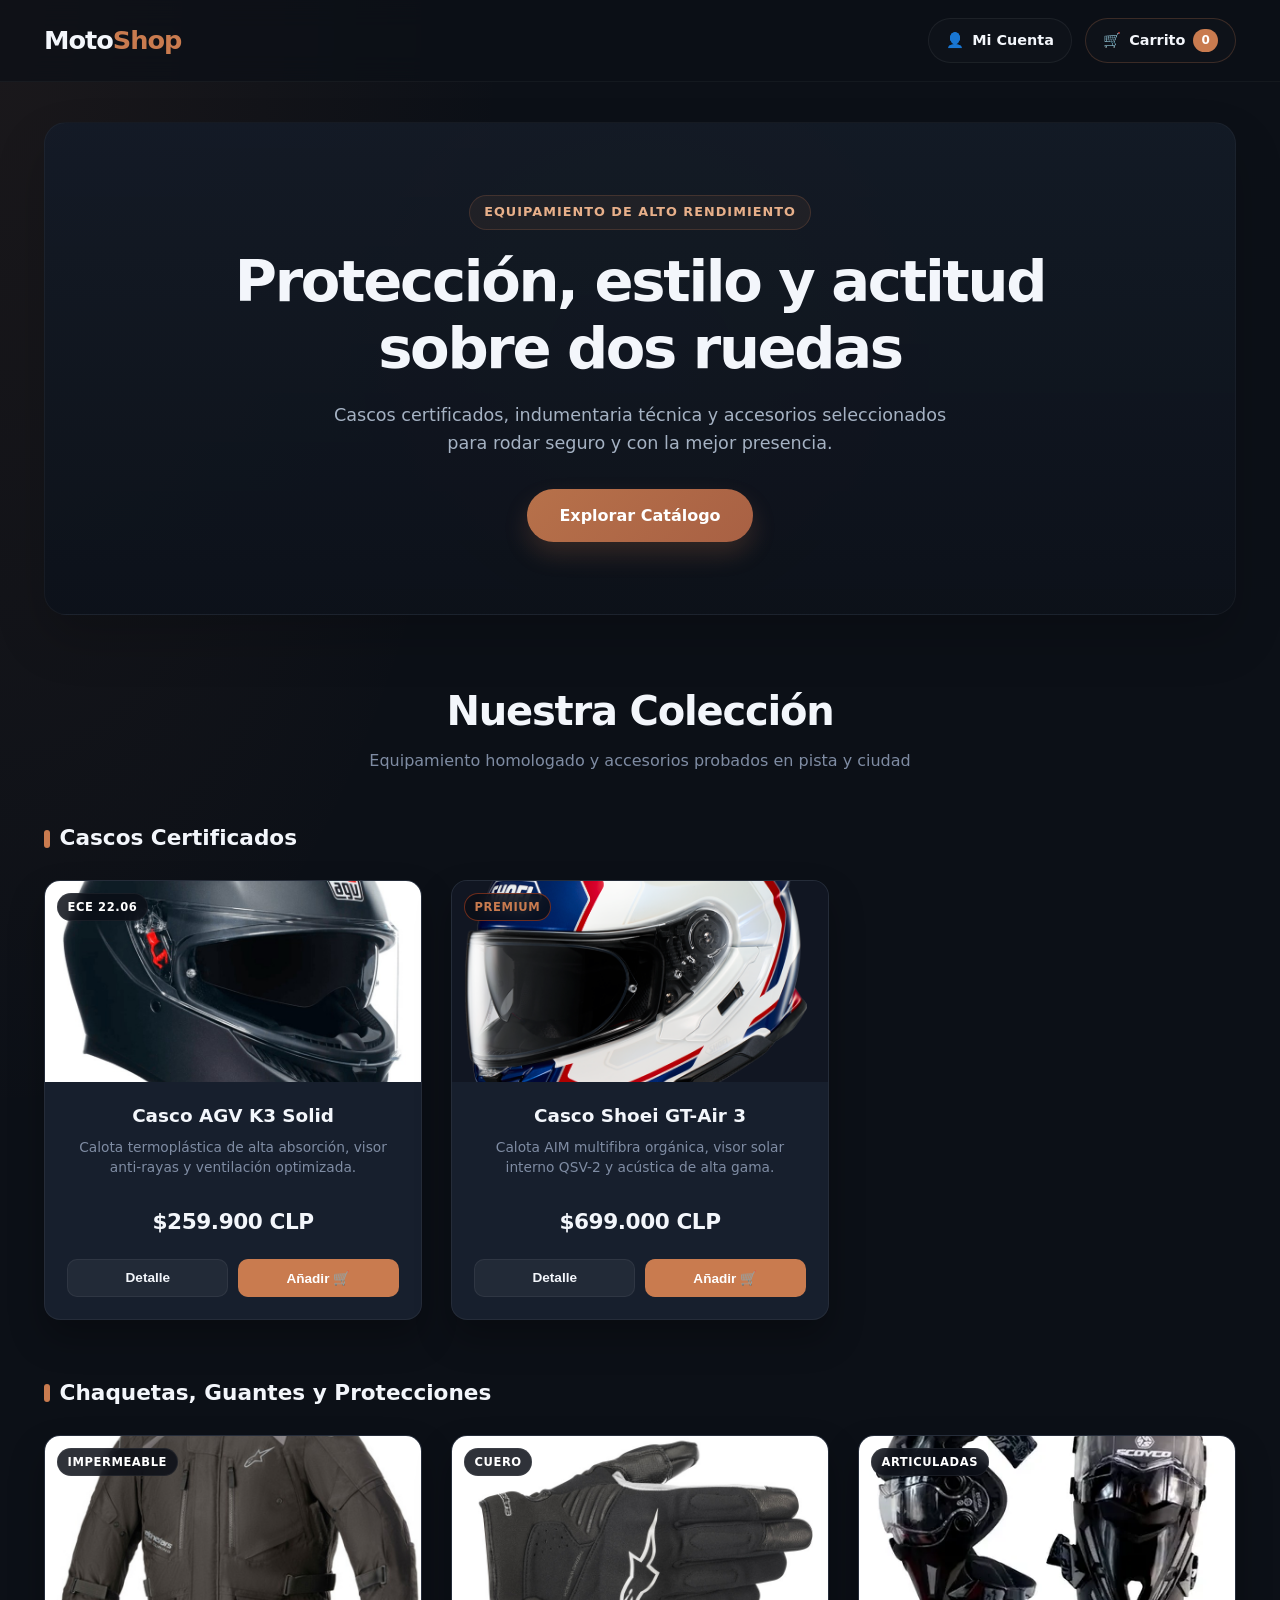
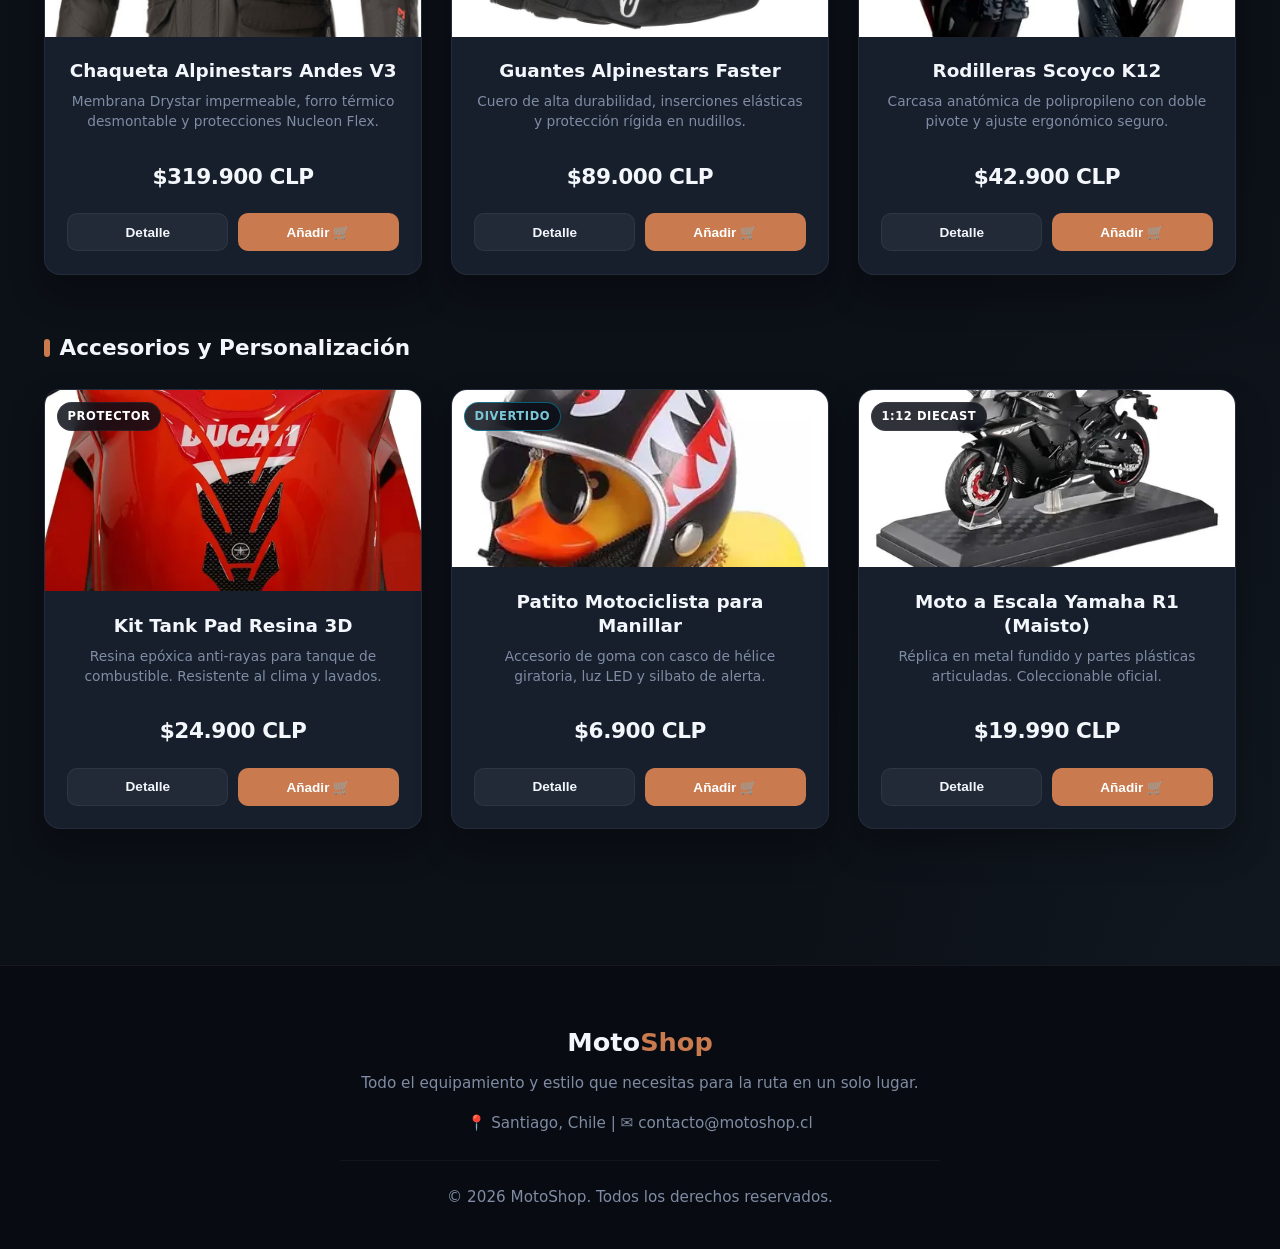
==== commit d211ef20: "Merge pull request #10 from NanooDev/feature/pagina-cuenta-usuario feat: creando pagina de usuario i" ====
--- a/index.html
+++ b/index.html
@@ -47,7 +47,7 @@
                     <article class="product-card">
                         <div class="img-wrapper">
                             <span class="badge">ECE 22.06</span>
-                            <img src="img/casco-agv-k3.jpg" alt="Casco integral AGV K3 Negro Mate">
+                            <img src="img/Casco AGV K3 Solid.png" alt="Casco integral AGV K3 Negro Mate">
                         </div>
                         <div class="card-content">
                             <h4>Casco AGV K3 Solid</h4>
@@ -63,7 +63,7 @@
                     <article class="product-card">
                         <div class="img-wrapper">
                             <span class="badge premium">Premium</span>
-                            <img src="img/casco-shoei-gtair3.jpg" alt="Casco Shoei GT-Air 3">
+                            <img src="img/Casco Shoei GT-Air 3.png" alt="Casco Shoei GT-Air 3">
                         </div>
                         <div class="card-content">
                             <h4>Casco Shoei GT-Air 3</h4>
@@ -86,7 +86,7 @@
                     <article class="product-card">
                         <div class="img-wrapper">
                             <span class="badge">Impermeable</span>
-                            <img src="img/chaqueta-alpinestars-andes.jpg" alt="Chaqueta Alpinestars Andes V3">
+                            <img src="img/Chaqueta Alpinestar Andes V3.jpg" alt="Chaqueta Alpinestars Andes V3">
                         </div>
                         <div class="card-content">
                             <h4>Chaqueta Alpinestars Andes V3</h4>
@@ -102,7 +102,7 @@
                     <article class="product-card">
                         <div class="img-wrapper">
                             <span class="badge">Cuero</span>
-                            <img src="img/guantes-alpinestars-faster.jpg" alt="Guantes Alpinestars Faster">
+                            <img src="img/Guantes Alpinestars Faster.jpg" alt="Guantes Alpinestars Faster">
                         </div>
                         <div class="card-content">
                             <h4>Guantes Alpinestars Faster</h4>
@@ -118,7 +118,7 @@
                     <article class="product-card">
                         <div class="img-wrapper">
                             <span class="badge">Articuladas</span>
-                            <img src="img/rodilleras-scoyco-k12.jpg" alt="Rodilleras Scoyco K12">
+                            <img src="img/Rodilleras Scoyco K12.png" alt="Rodilleras Scoyco K12">
                         </div>
                         <div class="card-content">
                             <h4>Rodilleras Scoyco K12</h4>
@@ -141,7 +141,7 @@
                     <article class="product-card">
                         <div class="img-wrapper">
                             <span class="badge">Protector</span>
-                            <img src="img/kit-adhesivos-moto.jpg" alt="Kit Protectores de Estanque">
+                            <img src="img/Kit Tank Pad Resina 3D.png" alt="Kit Protectores de Estanque">
                         </div>
                         <div class="card-content">
                             <h4>Kit Tank Pad Resina 3D</h4>
@@ -157,7 +157,7 @@
                     <article class="product-card">
                         <div class="img-wrapper">
                             <span class="badge fun">Divertido</span>
-                            <img src="img/pato-casco-manillar.jpg" alt="Patito motociclista de goma con casco y hélice">
+                            <img src="img/Patito Motociclista para Manillar.png" alt="Patito motociclista de goma con casco y hélice">
                         </div>
                         <div class="card-content">
                             <h4>Patito Motociclista para Manillar</h4>
@@ -173,7 +173,7 @@
                     <article class="product-card">
                         <div class="img-wrapper">
                             <span class="badge">1:12 Diecast</span>
-                            <img src="img/maisto-yamaha-r1-escala.jpg" alt="Maqueta Yamaha YZF-R1 Maisto">
+                            <img src="img/Moto a Escala Yamaha R1 (Maisto).png" alt="Maqueta Yamaha YZF-R1 Maisto">
                         </div>
                         <div class="card-content">
                             <h4>Moto a Escala Yamaha R1 (Maisto)</h4>
